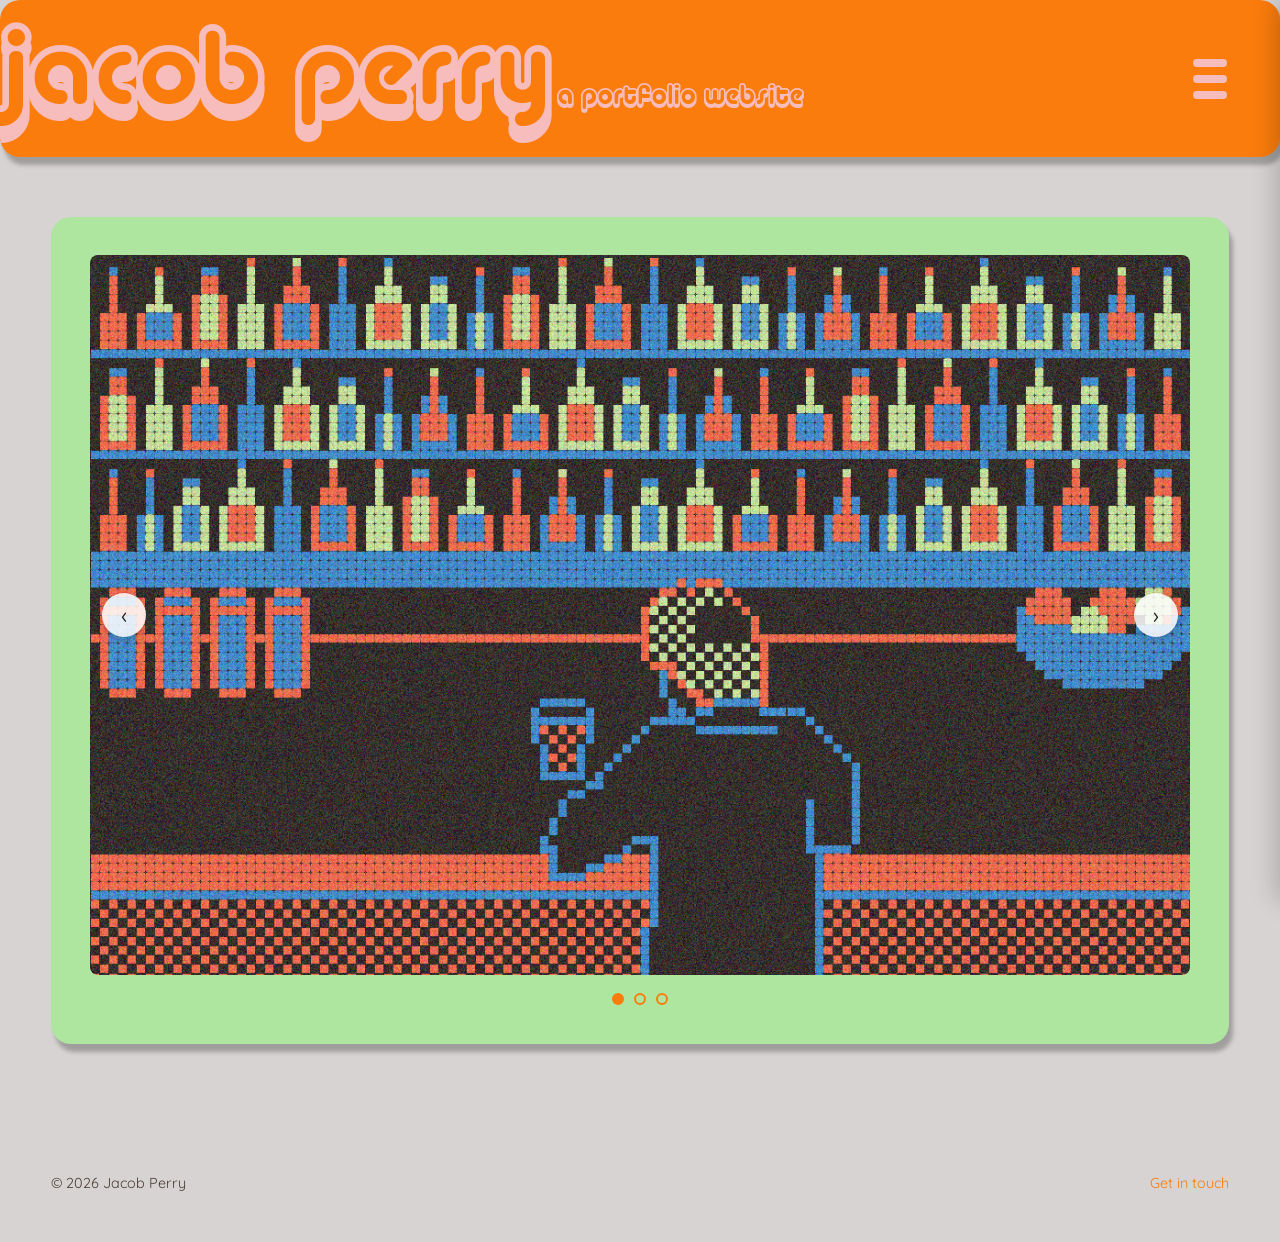
==== index.html @ 8e4869ad "lets go" ====
<!DOCTYPE html>
<html lang="en">
<head>
  <meta charset="UTF-8" />
  <meta name="viewport" content="width=device-width, initial-scale=1.0" />
  <title>Jacob Perry — Portfolio</title>
  <meta name="description" content="Jacob Perry — artist and creative technologist working across sculpture, painting, printmaking, illustration, 3D, and product design." />

  <link rel="preconnect" href="https://fonts.googleapis.com" />
  <link rel="preconnect" href="https://fonts.gstatic.com" crossorigin />
  <link href="https://fonts.googleapis.com/css2?family=Bubblegum+Sans&family=Quicksand:wght@400;500;600;700&display=swap" rel="stylesheet" />

  <link rel="stylesheet" href="css/style.css" />
</head>
<body>

  <header class="site-header">
    <a href="index.html" class="brand">
      <span class="brand-name">jacob perry</span>
      <span class="brand-tagline">a portfolio website</span>
    </a>

    <button
      class="menu-toggle"
      id="menuToggle"
      aria-expanded="false"
      aria-controls="siteNav"
      aria-label="Open menu"
    >
      <span class="bar"></span>
      <span class="bar"></span>
      <span class="bar"></span>
    </button>
  </header>

  <div class="nav-overlay" id="navOverlay"></div>

  <nav class="site-nav" id="siteNav" aria-label="Primary">
    <ul>
      <li><a href="images.html">images</a></li>
      <li><a href="videos.html">videos</a></li>
      <!-- <li><a href="projects.html">projects</a></li> -->
      <li><a href="about.html">about</a></li>
      <li><a href="contact.html">contact</a></li>
    </ul>
  </nav>

  <main>
    <section class="hero" aria-label="Featured work">
      <div class="hero-card">
        <div
          class="slider"
          id="slider"
          role="region"
          aria-roledescription="carousel"
          aria-label="Featured work slideshow"
        >
          <div class="slider-track" id="sliderTrack">
            <!-- NOTE: src points at your local export. The onerror fallback is a TEMPORARY
                 Figma-hosted link that expires ~7 days after this file was generated —
                 export the real PNGs (see README.md) and this fallback becomes unnecessary. -->
            <div class="slide" role="group" aria-roledescription="slide" aria-label="1 of 3">
              <img
                src="assets/images/pixel-bar.jpg"
                onerror="this.onerror=null;this.src='https://www.figma.com/api/mcp/asset/fe284700-19ff-448e-92d4-7a91b29bd3b3.png';"
                alt="Pixel-art illustration of a bartender working behind a bar"
              />
            </div>
            <div class="slide" role="group" aria-roledescription="slide" aria-label="2 of 3">
              <img
                src="assets/images/many-bottles.png"
                onerror="this.onerror=null;this.src='https://www.figma.com/api/mcp/asset/5de28571-a2ab-4a8d-82ae-e7000195d7c6.png';"
                alt="Pixel-art illustration of shelves lined with bottles"
              />
            </div>
            <div class="slide" role="group" aria-roledescription="slide" aria-label="3 of 3">
              <img
                src="assets/images/coffee-shop.png"
                onerror="this.onerror=null;this.src='https://www.figma.com/api/mcp/asset/834d5f45-4891-41c6-8ad0-097efce0fb68.png';"
                alt="Pixel-art illustration of a coffee shop interior"
              />
            </div>
          </div>

          <div class="slider-controls">
            <button class="slider-arrow" id="prevSlide" aria-label="Previous slide">&#8249;</button>
            <button class="slider-arrow" id="nextSlide" aria-label="Next slide">&#8250;</button>
          </div>
        </div>

        <div class="slider-dots" id="sliderDots"></div>
      </div>
    </section>
  </main>

  <footer class="site-footer">
    <span>&copy; <span id="year"></span> Jacob Perry</span>
    <a href="contact.html">Get in touch</a>
  </footer>

  <script src="js/main.js"></script>
</body>
</html>
---- css/style.css ----
/* ==========================================================================
   Jacob Perry — Portfolio
   Design tokens pulled from Figma file "Website" (deUmbi5IOpAdw48rKsoSRe)
   ========================================================================== */

@font-face {
  font-family: "Alba Super";
  src: url("../assets/fonts/ALBAS___.TTF") format("truetype");
  font-weight: normal;
  font-style: normal;
  font-display: swap;
}

:root {
  /* Color — from Figma */
  --color-orange: #fa7c0c;
  --color-pink: #f7bcbc;
  --color-green: #aee69f;
  --color-white: #D6D3D2;
  --color-ink: #201a14;
  --color-ink-soft: #4a3f36;

  /* Shadow — matches Figma's drop shadows */
  --shadow-header: 4px 8px 4px rgba(0, 0, 0, 0.25);
  --shadow-card: 4px 8px 4px rgba(0, 0, 0, 0.25);
  --shadow-slide: 8px 8px 4px rgba(0, 0, 0, 0.25);

  /* Radius */
  --radius-card: 20px;
  --radius-control: 12px;

  /* Type
     Figma specifies "Alba Super" — now bundled from assets/fonts/ALBAS___.TTF. */
  --font-display: "Alba Super", "Bubblegum Sans", cursive;
  --font-body: "Quicksand", sans-serif;

  /* Layout */
  --header-height: 157px;
  --content-max: 1440px;
  --content-pad: clamp(20px, 4vw, 180px);
}

* {
  box-sizing: border-box;
}

html {
  scroll-behavior: smooth;
}

@media (prefers-reduced-motion: reduce) {
  html {
    scroll-behavior: auto;
  }
  *,
  *::before,
  *::after {
    animation-duration: 0.001ms !important;
    animation-iteration-count: 1 !important;
    transition-duration: 0.001ms !important;
  }
}

body {
  margin: 0;
  font-family: var(--font-body);
  color: var(--color-ink);
  background: var(--color-white);
  -webkit-font-smoothing: antialiased;
}

a {
  color: inherit;
}

button {
  font-family: inherit;
}

img {
  max-width: 100%;
  display: block;
}

/* Visible focus ring everywhere — quality floor, not optional */
:focus-visible {
  outline: 3px solid var(--color-orange);
  outline-offset: 3px;
}

.visually-hidden {
  position: absolute;
  width: 1px;
  height: 1px;
  padding: 0;
  margin: -1px;
  overflow: hidden;
  clip: rect(0, 0, 0, 0);
  white-space: nowrap;
  border: 0;
}

/* ==========================================================================
   Header
   ========================================================================== */

.site-header {
  position: relative;
  background: var(--color-orange);
  border-radius: var(--radius-card);
  box-shadow: var(--shadow-header);
  max-width: calc(var(--content-max) - 2 * var(--content-pad));
  margin: 0 auto;
  padding: 0 clamp(16px, 3vw, 40px);
  display: flex;
  align-items: center;
  justify-content: space-between;
  min-height: var(--header-height);
  overflow: hidden;
  z-index: 100;
}

.brand {
  display: flex;
  flex-direction: row;
  align-items: baseline;
  gap: 0.5em;
  text-decoration: none;
  line-height: 0.85;
}

.brand-name {
  font-family: var(--font-display);
  font-size: clamp(2.6rem, 8vw, 6.6rem);
  color: var(--color-pink);
  margin: 0 0 0 -35px;
  letter-spacing: 0.01em;
}

.brand-tagline {
  font-family: var(--font-display);
  font-size: clamp(1rem, 2vw, 1.6rem);
  color: var(--color-pink);
  margin: 0;
}

/* Hamburger button */
.menu-toggle {
  position: relative;
  width: 64px;
  height: 56px;
  background: transparent;
  border: none;
  border-radius: var(--radius-control);
  cursor: pointer;
  display: flex;
  flex-direction: column;
  align-items: center;
  justify-content: center;
  gap: 8px;
  flex-shrink: 0;
  transition: background-color 0.2s ease;
}

.menu-toggle:hover,
.menu-toggle:focus-visible {
  background: rgba(255, 255, 255, 0.15);
}

.menu-toggle .bar {
  width: 34px;
  height: 8px;
  background: var(--color-pink);
  border-radius: 30px;
  transition: transform 0.28s ease, opacity 0.2s ease;
}

.menu-toggle[aria-expanded="true"] .bar:nth-child(1) {
  transform: translateY(16px) rotate(45deg);
}
.menu-toggle[aria-expanded="true"] .bar:nth-child(2) {
  opacity: 0;
}
.menu-toggle[aria-expanded="true"] .bar:nth-child(3) {
  transform: translateY(-16px) rotate(-45deg);
}

/* ==========================================================================
   Nav drawer
   ========================================================================== */

.nav-overlay {
  position: fixed;
  inset: 0;
  background: rgba(32, 26, 20, 0.35);
  opacity: 0;
  pointer-events: none;
  transition: opacity 0.25s ease;
  z-index: 105;
}

.nav-overlay.is-open {
  opacity: 1;
  pointer-events: auto;
}

.site-nav {
  position: fixed;
  top: 0;
  right: 0;
  height: 100%;
  width: min(360px, 86vw);
  background: var(--color-white);
  box-shadow: -4px 0 24px rgba(0, 0, 0, 0.2);
  transform: translateX(100%);
  transition: transform 0.32s ease;
  z-index: 110;
  padding: calc(var(--header-height) - 40px) 40px 40px;
}

.site-nav.is-open {
  transform: translateX(0);
}

.site-nav ul {
  list-style: none;
  margin: 0;
  padding: 0;
  display: flex;
  flex-direction: column;
  gap: 8px;
}

.site-nav a {
  display: block;
  font-family: var(--font-display);
  font-size: 2rem;
  color: var(--color-orange);
  text-decoration: none;
  /* padding: 10px 0;
  border-bottom: 3px solid transparent;
  transition: border-color 0.2s ease, color 0.2s ease; */
}

.site-nav a:hover,
.site-nav a:focus-visible,
.site-nav a[aria-current="page"] {
  border-color: var(--color-orange);
  color: var(--color-green);
}

/* ==========================================================================
   Hero / content card
   ========================================================================== */

.hero {
  padding: 60px var(--content-pad) 100px;
  max-width: var(--content-max);
  margin: 0 auto;
}

.hero-card {
  position: relative;
  background: var(--color-green);
  border-radius: var(--radius-card);
  box-shadow: var(--shadow-card);
  padding: clamp(16px, 3vw, 40px);
  overflow: hidden;
}

/* Slider */
.slider {
  position: relative;
  width: 100%;
  aspect-ratio: 4 / 3;
  max-height: 720px;
  border-radius: 8px;
  overflow: hidden;
}

.slider-track {
  display: flex;
  height: 100%;
  transition: transform 0.5s ease;
}

.slide {
  flex: 0 0 100%;
  height: 100%;
  display: flex;
  align-items: center;
  justify-content: center;
}

.slide img {
  width: 100%;
  height: 100%;
  object-fit: cover;
  box-shadow: var(--shadow-slide);
  border-radius: 4px;
}

.slider-controls {
  position: absolute;
  inset: 0;
  display: flex;
  align-items: center;
  justify-content: space-between;
  padding: 0 12px;
  pointer-events: none;
}

.slider-arrow {
  pointer-events: auto;
  width: 44px;
  height: 44px;
  border-radius: 50%;
  border: none;
  background: rgba(255, 255, 255, 0.85);
  color: var(--color-ink);
  font-size: 1.4rem;
  cursor: pointer;
  display: flex;
  align-items: center;
  justify-content: center;
  box-shadow: 0 2px 8px rgba(0, 0, 0, 0.2);
  transition: transform 0.15s ease, background-color 0.15s ease;
}

.slider-arrow:hover,
.slider-arrow:focus-visible {
  background: var(--color-white);
  transform: scale(1.08);
}

.slider-dots {
  display: flex;
  justify-content: center;
  gap: 10px;
  margin-top: 18px;
}

.slider-dots button {
  width: 12px;
  height: 12px;
  border-radius: 50%;
  border: 2px solid var(--color-orange);
  background: transparent;
  cursor: pointer;
  padding: 0;
  transition: background-color 0.2s ease;
}

.slider-dots button[aria-current="true"] {
  background: var(--color-orange);
}

/* ==========================================================================
   Gallery (Images page)
   ========================================================================== */

.gallery {
  max-width: var(--content-max);
  margin: 0 auto;
  padding: 20px var(--content-pad) 120px;
  display: grid;
  grid-template-columns: 1fr;
  gap: 40px;
}

.gallery-card {
  background: var(--color-green);
  border-radius: var(--radius-card);
  box-shadow: var(--shadow-card);
  padding: clamp(16px, 3vw, 32px);
  display: flex;
  flex-direction: column;
  gap: 18px;
}

.gallery-card-title {
  font-family: var(--font-display);
  color: var(--color-orange);
  font-size: clamp(1.4rem, 3vw, 2rem);
  margin: 0;
}

.gallery-card-image {
  border-radius: 8px;
  overflow: hidden;
}

.gallery-card-image img {
  width: 100%;
  height: auto;
  max-height: 720px;
  aspect-ratio: 4 / 3;
  object-fit: cover;
  box-shadow: var(--shadow-slide);
  border-radius: 4px;
  display: block;
}

.gallery-card-image video {
  width: 100%;
  height: auto;
  max-height: 720px;
  box-shadow: var(--shadow-slide);
  border-radius: 4px;
  display: block;
}

.video-embed {
  position: relative;
  width: 100%;
  aspect-ratio: 16 / 9;
  box-shadow: var(--shadow-slide);
  border-radius: 4px;
}

.video-embed.vertical {
  aspect-ratio: 9 / 16;
  max-width: 405px;
  margin: 0 auto;
}

.video-embed iframe {
  position: absolute;
  inset: 0;
  width: 100%;
  height: 100%;
  border: 0;
  border-radius: 4px;
  display: block;
}

.gallery-card-meta {
  margin: 0;
  display: flex;
  flex-direction: column;
  gap: 8px;
}

.gallery-card-meta > div {
  display: flex;
  gap: 8px;
  font-size: 0.95rem;
}

.gallery-card-meta dt {
  font-family: "Helvetica Neue", Helvetica, Arial, sans-serif;
  font-weight: 600;
  color: var(--color-orange);
  min-width: 90px;
  flex-shrink: 0;
}

.gallery-card-meta dd {
  font-family: "Helvetica Neue", Helvetica, Arial, sans-serif;
  margin: 0;
  color: var(--color-orange);
}

.gallery-card-desc {
  flex-direction: column !important;
}

.gallery-card-desc dt {
  margin-bottom: 2px;
}

/* ==========================================================================
   Resume (About page)
   ========================================================================== */

.resume {
  max-width: var(--content-max);
  margin: 0 auto;
  padding: 20px var(--content-pad) 120px;
  display: flex;
  flex-direction: column;
  gap: 56px;
}

.resume-block h2 {
  font-family: var(--font-display);
  color: var(--color-orange);
  font-size: clamp(1.4rem, 3vw, 1.9rem);
  margin: 0 0 20px;
}

.tag-list {
  list-style: none;
  margin: 0;
  padding: 0;
  display: flex;
  flex-wrap: wrap;
  gap: 10px;
}

.tag-list li {
  background: var(--color-green);
  color: var(--color-orange);
  border-radius: 999px;
  padding: 8px 18px;
  font-size: 0.9rem;
  font-weight: 600;
}

.resume-block > .resume-card + .resume-card {
  margin-top: 24px;
}

.resume-card {
  background: var(--color-green);
  border-radius: var(--radius-card);
  box-shadow: var(--shadow-card);
  padding: clamp(16px, 3vw, 32px);
}

.resume-card-header {
  display: flex;
  flex-wrap: wrap;
  align-items: baseline;
  justify-content: space-between;
  gap: 6px 20px;
  margin-bottom: 14px;
}

.resume-card-header h3 {
  font-family: var(--font-display);
  color: var(--color-orange);
  font-size: 1.3rem;
  margin: 0;
}

.resume-card-meta {
  font-size: 0.9rem;
  color: var(--color-ink-soft);
  white-space: nowrap;
}

.resume-card ul {
  margin: 0;
  padding-left: 1.2em;
  display: flex;
  flex-direction: column;
  gap: 8px;
}

.resume-card li {
  font-size: 1rem;
  line-height: 1.55;
  color: var(--color-ink-soft);
}

.skills-list {
  margin: 0;
  display: flex;
  flex-direction: column;
  gap: 14px;
}

.skills-list dt {
  font-weight: 700;
  color: var(--color-orange);
  margin-bottom: 4px;
}

.skills-list dd {
  margin: 0;
  color: var(--color-ink-soft);
  line-height: 1.5;
}

/* ==========================================================================
   Stub page content (Work / Studio / About / Contact)
   ========================================================================== */

.page-intro {
  max-width: var(--content-max);
  margin: 0 auto;
  padding: 70px var(--content-pad) 120px;
}

.page-intro h1 {
  font-family: var(--font-display);
  color: var(--color-orange);
  font-size: clamp(2.2rem, 5vw, 3.6rem);
  margin: 0 0 0.3em;
}

.page-intro p {
  font-size: 1.15rem;
  line-height: 1.6;
  color: var(--color-ink-soft);
  max-width: 640px;
}

.placeholder-note {
  margin-top: 40px;
  padding: 20px 24px;
  border-radius: var(--radius-control);
  background: rgba(174, 230, 159, 0.35);
  border: 2px dashed var(--color-green);
  font-size: 0.95rem;
  color: var(--color-ink-soft);
  max-width: 640px;
}

/* ==========================================================================
   Footer
   ========================================================================== */

.site-footer {
  padding: 30px var(--content-pad) 50px;
  max-width: var(--content-max);
  margin: 0 auto;
  font-size: 0.9rem;
  color: var(--color-ink-soft);
  display: flex;
  justify-content: space-between;
  flex-wrap: wrap;
  gap: 10px;
}

.site-footer a {
  color: var(--color-orange);
  text-decoration: none;
}

.site-footer a:hover,
.site-footer a:focus-visible {
  text-decoration: underline;
}

/* ==========================================================================
   Responsive
   ========================================================================== */

@media (max-width: 900px) {
  .site-header {
    min-height: 120px;
    flex-wrap: wrap;
    padding: 20px clamp(16px, 3vw, 40px);
  }
  .brand-tagline {
    margin-left: 0;
  }
  .hero {
    padding-top: 40px;
  }
}

@media (max-width: 560px) {
  .slider-arrow {
    width: 36px;
    height: 36px;
    font-size: 1.1rem;
  }
}
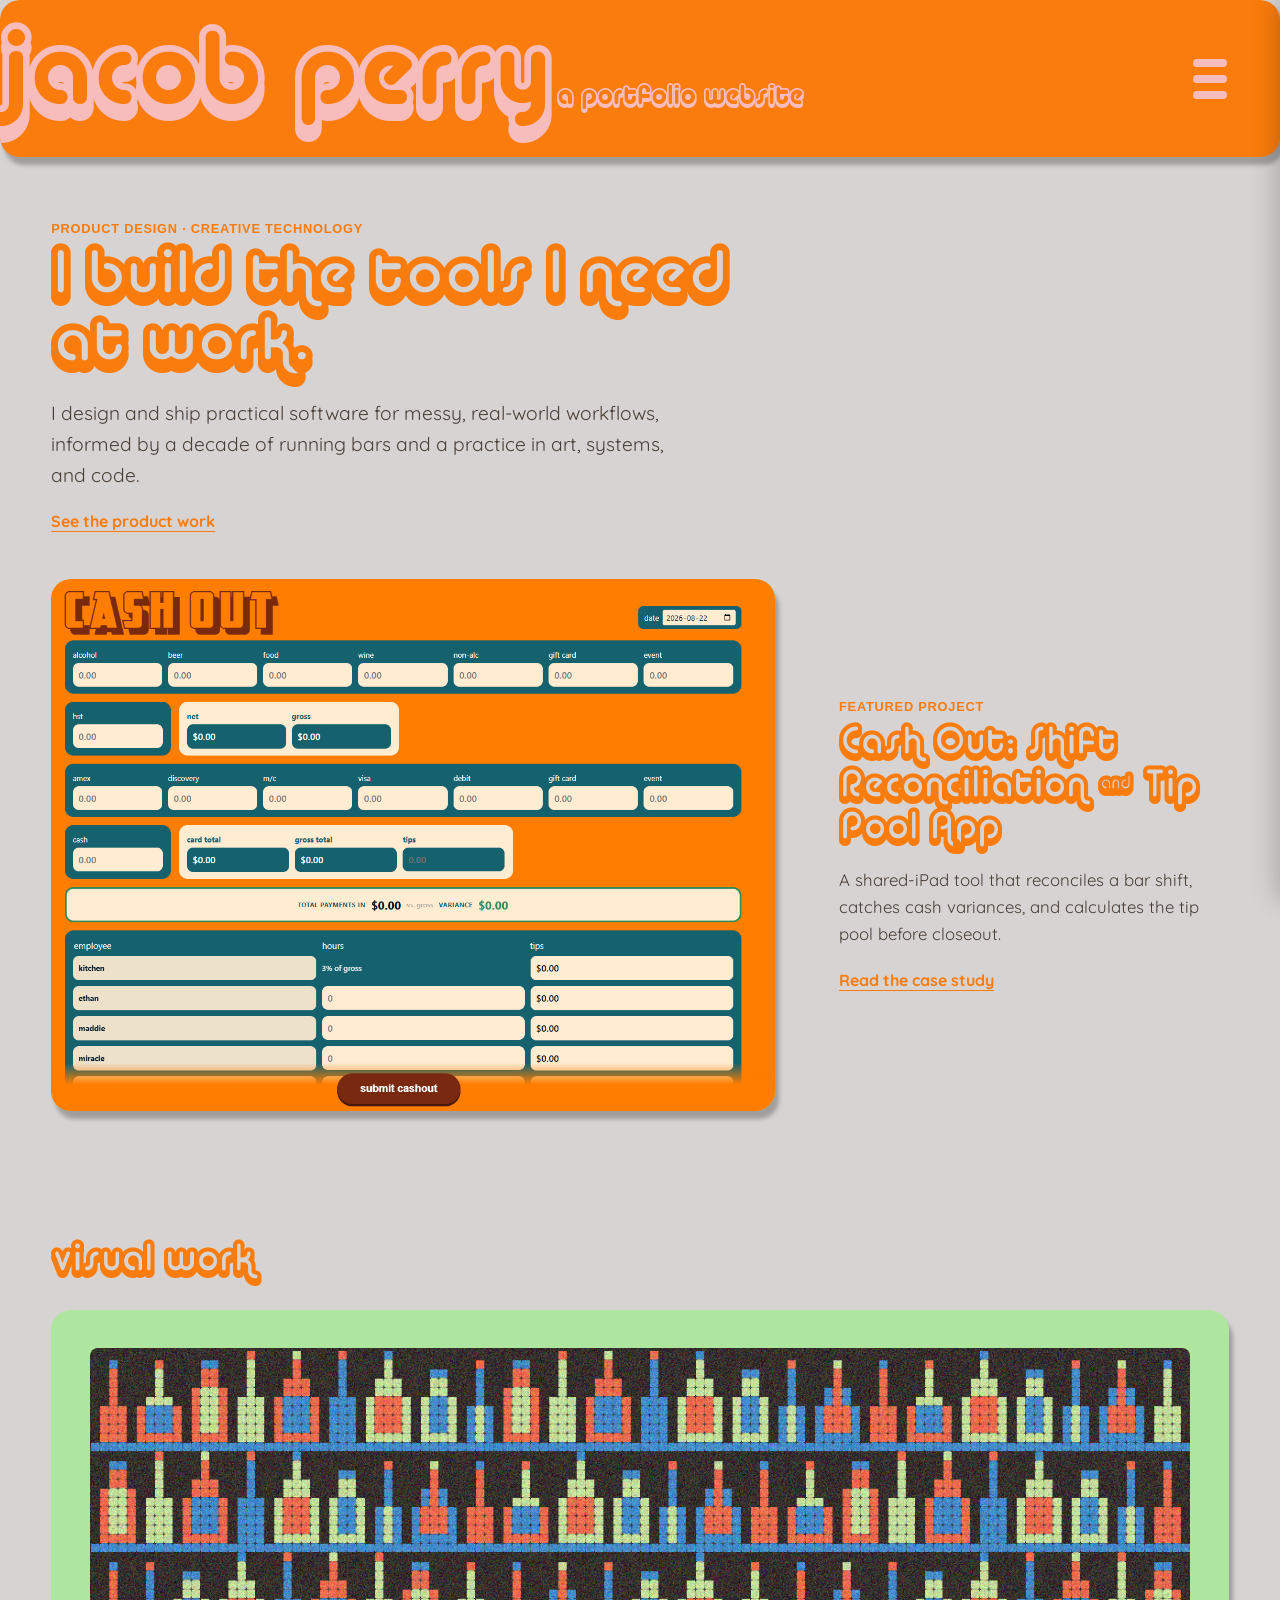
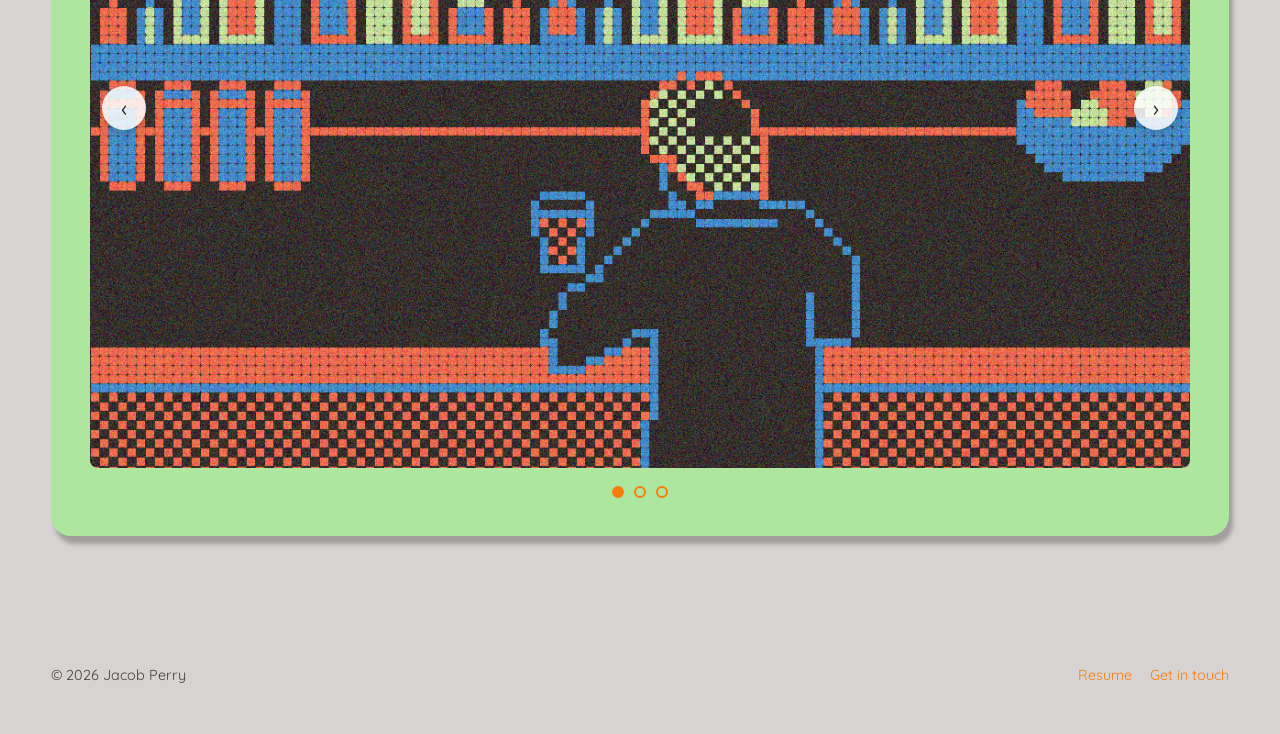
==== commit 2b3509b9: "updated to feature projects on homepage" ====
--- a/index.html
+++ b/index.html
@@ -4,7 +4,7 @@
   <meta charset="UTF-8" />
   <meta name="viewport" content="width=device-width, initial-scale=1.0" />
   <title>Jacob Perry — Portfolio</title>
-  <meta name="description" content="Jacob Perry — artist and creative technologist working across sculpture, painting, printmaking, illustration, 3D, and product design." />
+  <meta name="description" content="Jacob Perry — product designer and creative technologist building practical tools from real-world problems." />
 
   <link rel="preconnect" href="https://fonts.googleapis.com" />
   <link rel="preconnect" href="https://fonts.gstatic.com" crossorigin />
@@ -37,16 +37,46 @@
 
   <nav class="site-nav" id="siteNav" aria-label="Primary">
     <ul>
+      <li><a href="projects.html">projects</a></li>
       <li><a href="images.html">images</a></li>
       <li><a href="videos.html">videos</a></li>
-      <!-- <li><a href="projects.html">projects</a></li> -->
       <li><a href="about.html">about</a></li>
       <li><a href="contact.html">contact</a></li>
     </ul>
   </nav>
 
   <main>
+    <section class="home-intro">
+      <p class="home-intro-kicker">product design · creative technology</p>
+      <h1>I build the tools I need at work.</h1>
+      <p>
+        I design and ship practical software for messy, real-world workflows,
+        informed by a decade of running bars and a practice in art, systems,
+        and code.
+      </p>
+      <a class="home-intro-link" href="projects.html">See the product work</a>
+    </section>
+
+    <section class="featured-project" aria-label="Featured project">
+      <div class="featured-project-image">
+        <img
+          src="assets/images/cashout-app/Screenshot 2026-08-22 191632.png"
+          alt="Cash Out form showing a dated shift with sales, payment, and employee fields"
+        />
+      </div>
+      <div class="featured-project-copy">
+        <p class="featured-project-label">Featured project</p>
+        <h2>Cash Out: Shift Reconciliation &amp; Tip Pool App</h2>
+        <p>
+          A shared-iPad tool that reconciles a bar shift, catches cash
+          variances, and calculates the tip pool before closeout.
+        </p>
+        <a href="projects.html">Read the case study</a>
+      </div>
+    </section>
+
     <section class="hero" aria-label="Featured work">
+      <h2 class="hero-title">Visual work</h2>
       <div class="hero-card">
         <div
           class="slider"
@@ -95,7 +125,10 @@
 
   <footer class="site-footer">
     <span>&copy; <span id="year"></span> Jacob Perry</span>
-    <a href="contact.html">Get in touch</a>
+    <span class="site-footer-links">
+      <a href="about.html#resume">Resume</a>
+      <a href="contact.html">Get in touch</a>
+    </span>
   </footer>
 
   <script src="js/main.js"></script>
--- a/css/style.css
+++ b/css/style.css
@@ -46,6 +46,7 @@
 
 html {
   scroll-behavior: smooth;
+  overflow-x: hidden;
 }
 
 @media (prefers-reduced-motion: reduce) {
@@ -131,6 +132,7 @@
 
 .brand-name {
   font-family: var(--font-display);
+  text-transform: lowercase;
   font-size: clamp(2.6rem, 8vw, 6.6rem);
   color: var(--color-pink);
   margin: 0 0 0 -35px;
@@ -139,6 +141,7 @@
 
 .brand-tagline {
   font-family: var(--font-display);
+  text-transform: lowercase;
   font-size: clamp(1rem, 2vw, 1.6rem);
   color: var(--color-pink);
   margin: 0;
@@ -159,6 +162,7 @@
   justify-content: center;
   gap: 8px;
   flex-shrink: 0;
+  margin-left: auto;
   transition: background-color 0.2s ease;
 }
 
@@ -234,6 +238,7 @@
 .site-nav a {
   display: block;
   font-family: var(--font-display);
+  text-transform: lowercase;
   font-size: 2rem;
   color: var(--color-orange);
   text-decoration: none;
@@ -253,10 +258,97 @@
    Hero / content card
    ========================================================================== */
 
+.home-intro {
+  max-width: var(--content-max);
+  margin: 0 auto;
+  padding: 64px var(--content-pad) 24px;
+}
+
+.home-intro-kicker,
+.featured-project-label {
+  margin: 0 0 10px;
+  color: var(--color-orange);
+  font-family: "Helvetica Neue", Helvetica, Arial, sans-serif;
+  font-size: 0.8rem;
+  font-weight: 700;
+  letter-spacing: 0.06em;
+  text-transform: uppercase;
+}
+
+.home-intro h1 {
+  max-width: 760px;
+  margin: 0;
+  color: var(--color-orange);
+  font-family: var(--font-display);
+  font-size: clamp(2rem, 5vw, 4.2rem);
+  line-height: 1.05;
+}
+
+.home-intro > p:not(.home-intro-kicker) {
+  max-width: 650px;
+  margin: 18px 0 20px;
+  color: var(--color-ink-soft);
+  font-size: clamp(1rem, 1.6vw, 1.2rem);
+  line-height: 1.6;
+}
+
+.home-intro-link,
+.featured-project-copy a {
+  color: var(--color-orange);
+  font-weight: 700;
+  text-underline-offset: 4px;
+}
+
+.featured-project {
+  max-width: var(--content-max);
+  margin: 0 auto;
+  padding: 24px var(--content-pad) 60px;
+  display: grid;
+  grid-template-columns: minmax(0, 1.3fr) minmax(260px, 0.7fr);
+  gap: clamp(24px, 5vw, 72px);
+  align-items: center;
+}
+
+.featured-project-image {
+  overflow: hidden;
+  border-radius: var(--radius-card);
+  box-shadow: var(--shadow-card);
+  background: var(--color-green);
+}
+
+.featured-project-image img {
+  display: block;
+  width: 100%;
+  height: auto;
+}
+
+.featured-project-copy h2 {
+  margin: 0;
+  color: var(--color-orange);
+  font-family: var(--font-display);
+  font-size: clamp(1.6rem, 3vw, 2.5rem);
+  line-height: 1.1;
+}
+
+.featured-project-copy > p:not(.featured-project-label) {
+  margin: 16px 0 22px;
+  color: var(--color-ink-soft);
+  font-size: 1.05rem;
+  line-height: 1.6;
+}
+
 .hero {
   padding: 60px var(--content-pad) 100px;
   max-width: var(--content-max);
   margin: 0 auto;
+}
+
+.hero-title {
+  margin: 0 0 18px;
+  color: var(--color-orange);
+  font-family: var(--font-display);
+  font-size: clamp(1.6rem, 3.2vw, 2.4rem);
+  text-transform: lowercase;
 }
 
 .hero-card {
@@ -380,6 +472,7 @@
 
 .gallery-card-title {
   font-family: var(--font-display);
+  text-transform: lowercase;
   color: var(--color-orange);
   font-size: clamp(1.4rem, 3vw, 2rem);
   margin: 0;
@@ -470,6 +563,183 @@
 }
 
 /* ==========================================================================
+   Projects
+   ========================================================================== */
+
+.projects {
+  max-width: var(--content-max);
+  margin: 0 auto;
+  padding: 20px var(--content-pad) 120px;
+  display: flex;
+  flex-direction: column;
+  gap: 40px;
+}
+
+.project-card {
+  background: var(--color-green);
+  border-radius: var(--radius-card);
+  box-shadow: var(--shadow-card);
+  padding: clamp(16px, 3vw, 32px);
+  display: flex;
+  flex-direction: column;
+  gap: 20px;
+}
+
+.project-card-title {
+  font-family: var(--font-display);
+  text-transform: lowercase;
+  color: var(--color-orange);
+  font-size: clamp(1.6rem, 3.4vw, 2.4rem);
+  margin: 0;
+}
+
+.project-card-subtitle {
+  margin: -12px 0 0;
+  font-size: 1.05rem;
+  font-style: italic;
+  color: var(--color-ink-soft);
+}
+
+.project-card-meta {
+  margin: 0;
+  display: flex;
+  flex-wrap: wrap;
+  gap: 8px 28px;
+}
+
+.project-card-meta > div {
+  display: flex;
+  gap: 8px;
+  font-size: 0.95rem;
+}
+
+.project-card-meta dt {
+  font-family: "Helvetica Neue", Helvetica, Arial, sans-serif;
+  font-weight: 600;
+  color: var(--color-orange);
+}
+
+.project-card-meta dd {
+  font-family: "Helvetica Neue", Helvetica, Arial, sans-serif;
+  margin: 0;
+  color: var(--color-orange);
+}
+
+.project-card-summary {
+  background: rgba(255, 255, 255, 0.45);
+  border: 2px dashed var(--color-orange);
+  border-radius: var(--radius-control);
+  padding: clamp(14px, 2.5vw, 24px);
+  display: flex;
+  flex-direction: column;
+  gap: 12px;
+}
+
+.project-card-summary-label {
+  margin: 0;
+  font-family: "Helvetica Neue", Helvetica, Arial, sans-serif;
+  font-weight: 700;
+  font-size: 0.8rem;
+  letter-spacing: 0.06em;
+  text-transform: uppercase;
+  color: var(--color-orange);
+}
+
+.project-card-summary p:not(.project-card-summary-label) {
+  margin: 0;
+  font-size: 1rem;
+  line-height: 1.6;
+  color: var(--color-ink-soft);
+}
+
+.project-section {
+  display: flex;
+  flex-direction: column;
+  gap: 12px;
+}
+
+.project-section-title {
+  font-family: var(--font-display);
+  text-transform: lowercase;
+  color: var(--color-orange);
+  font-size: clamp(1.2rem, 2.4vw, 1.5rem);
+  margin: 0;
+}
+
+.project-section-body {
+  display: flex;
+  flex-direction: column;
+  gap: 14px;
+}
+
+.project-section-body p {
+  margin: 0;
+  font-size: 1.05rem;
+  line-height: 1.6;
+  color: var(--color-ink-soft);
+}
+
+.project-section-closing p {
+  font-style: italic;
+}
+
+.project-row {
+  display: flex;
+  align-items: center;
+  gap: clamp(20px, 4vw, 48px);
+}
+
+.project-row.reverse {
+  flex-direction: row-reverse;
+}
+
+.project-row-text,
+.project-row-image {
+  flex: 1 1 0;
+  min-width: 0;
+}
+
+.project-row-text {
+  display: flex;
+  flex-direction: column;
+  gap: 14px;
+}
+
+.project-row-text p {
+  margin: 0;
+  font-size: 1.05rem;
+  line-height: 1.6;
+  color: var(--color-ink-soft);
+}
+
+.project-row-image {
+  border-radius: 8px;
+  overflow: hidden;
+}
+
+.project-row-image img {
+  width: 100%;
+  height: auto;
+  display: block;
+  box-shadow: var(--shadow-slide);
+  border-radius: 4px;
+}
+
+.project-shots {
+  display: grid;
+  grid-template-columns: repeat(auto-fit, minmax(180px, 1fr));
+  gap: 16px;
+}
+
+.project-shots img {
+  width: 100%;
+  height: auto;
+  display: block;
+  border-radius: 8px;
+  box-shadow: var(--shadow-slide);
+}
+
+/* ==========================================================================
    Resume (About page)
    ========================================================================== */
 
@@ -484,6 +754,7 @@
 
 .resume-block h2 {
   font-family: var(--font-display);
+  text-transform: lowercase;
   color: var(--color-orange);
   font-size: clamp(1.4rem, 3vw, 1.9rem);
   margin: 0 0 20px;
@@ -529,6 +800,7 @@
 
 .resume-card-header h3 {
   font-family: var(--font-display);
+  text-transform: lowercase;
   color: var(--color-orange);
   font-size: 1.3rem;
   margin: 0;
@@ -580,11 +852,12 @@
 .page-intro {
   max-width: var(--content-max);
   margin: 0 auto;
-  padding: 70px var(--content-pad) 120px;
+  padding: 70px var(--content-pad) 0;
 }
 
 .page-intro h1 {
   font-family: var(--font-display);
+  text-transform: lowercase;
   color: var(--color-orange);
   font-size: clamp(2.2rem, 5vw, 3.6rem);
   margin: 0 0 0.3em;
@@ -609,6 +882,89 @@
 }
 
 /* ==========================================================================
+   Contact form
+   ========================================================================== */
+
+.contact-form-wrap {
+  max-width: var(--content-max);
+  margin: 0 auto;
+  padding: 20px var(--content-pad) 120px;
+}
+
+.form-status {
+  max-width: 640px;
+  margin: -20px 0 32px;
+  padding: 16px 20px;
+  border-radius: var(--radius-control);
+  background: rgba(174, 230, 159, 0.45);
+  border: 2px solid var(--color-green);
+  color: var(--color-ink-soft);
+  font-weight: 600;
+}
+
+.contact-form {
+  max-width: 640px;
+  background: var(--color-green);
+  border-radius: var(--radius-card);
+  box-shadow: var(--shadow-card);
+  padding: clamp(16px, 3vw, 32px);
+  display: flex;
+  flex-direction: column;
+  gap: 20px;
+}
+
+.form-field {
+  display: flex;
+  flex-direction: column;
+  gap: 8px;
+}
+
+.form-field label {
+  font-weight: 700;
+  color: var(--color-orange);
+  font-size: 0.95rem;
+}
+
+.form-field input,
+.form-field textarea {
+  font-family: var(--font-body);
+  font-size: 1rem;
+  color: var(--color-ink);
+  background: var(--color-white);
+  border: 2px solid transparent;
+  border-radius: var(--radius-control);
+  padding: 12px 14px;
+  resize: vertical;
+  transition: border-color 0.2s ease;
+}
+
+.form-field input:focus-visible,
+.form-field textarea:focus-visible {
+  outline: none;
+  border-color: var(--color-orange);
+}
+
+.form-submit {
+  align-self: flex-start;
+  font-family: var(--font-display);
+  text-transform: lowercase;
+  font-size: 1.3rem;
+  color: var(--color-white);
+  background: var(--color-orange);
+  border: none;
+  border-radius: var(--radius-control);
+  padding: 12px 32px;
+  cursor: pointer;
+  box-shadow: var(--shadow-card);
+  transition: transform 0.15s ease;
+}
+
+.form-submit:hover,
+.form-submit:focus-visible {
+  transform: scale(1.03);
+}
+
+/* ==========================================================================
    Footer
    ========================================================================== */
 
@@ -634,6 +990,12 @@
   text-decoration: underline;
 }
 
+.site-footer-links {
+  display: flex;
+  flex-wrap: wrap;
+  gap: 18px;
+}
+
 /* ==========================================================================
    Responsive
    ========================================================================== */
@@ -659,3 +1021,37 @@
     font-size: 1.1rem;
   }
 }
+
+@media (max-width: 700px) {
+  .featured-project {
+    grid-template-columns: 1fr;
+  }
+
+  .project-row,
+  .project-row.reverse {
+    flex-direction: column;
+    align-items: stretch;
+  }
+  .project-row-text,
+  .project-row-image {
+    flex: 1 1 auto;
+  }
+}
+
+@media (max-width: 480px) {
+  .brand-name {
+    font-size: clamp(1.9rem, 9vw, 2.6rem);
+    margin-left: -6px;
+  }
+  .brand-tagline {
+    font-size: 0.8rem;
+  }
+  .resume-card-meta {
+    white-space: normal;
+  }
+  .resume-card-header {
+    flex-direction: column;
+    align-items: flex-start;
+    gap: 4px;
+  }
+}
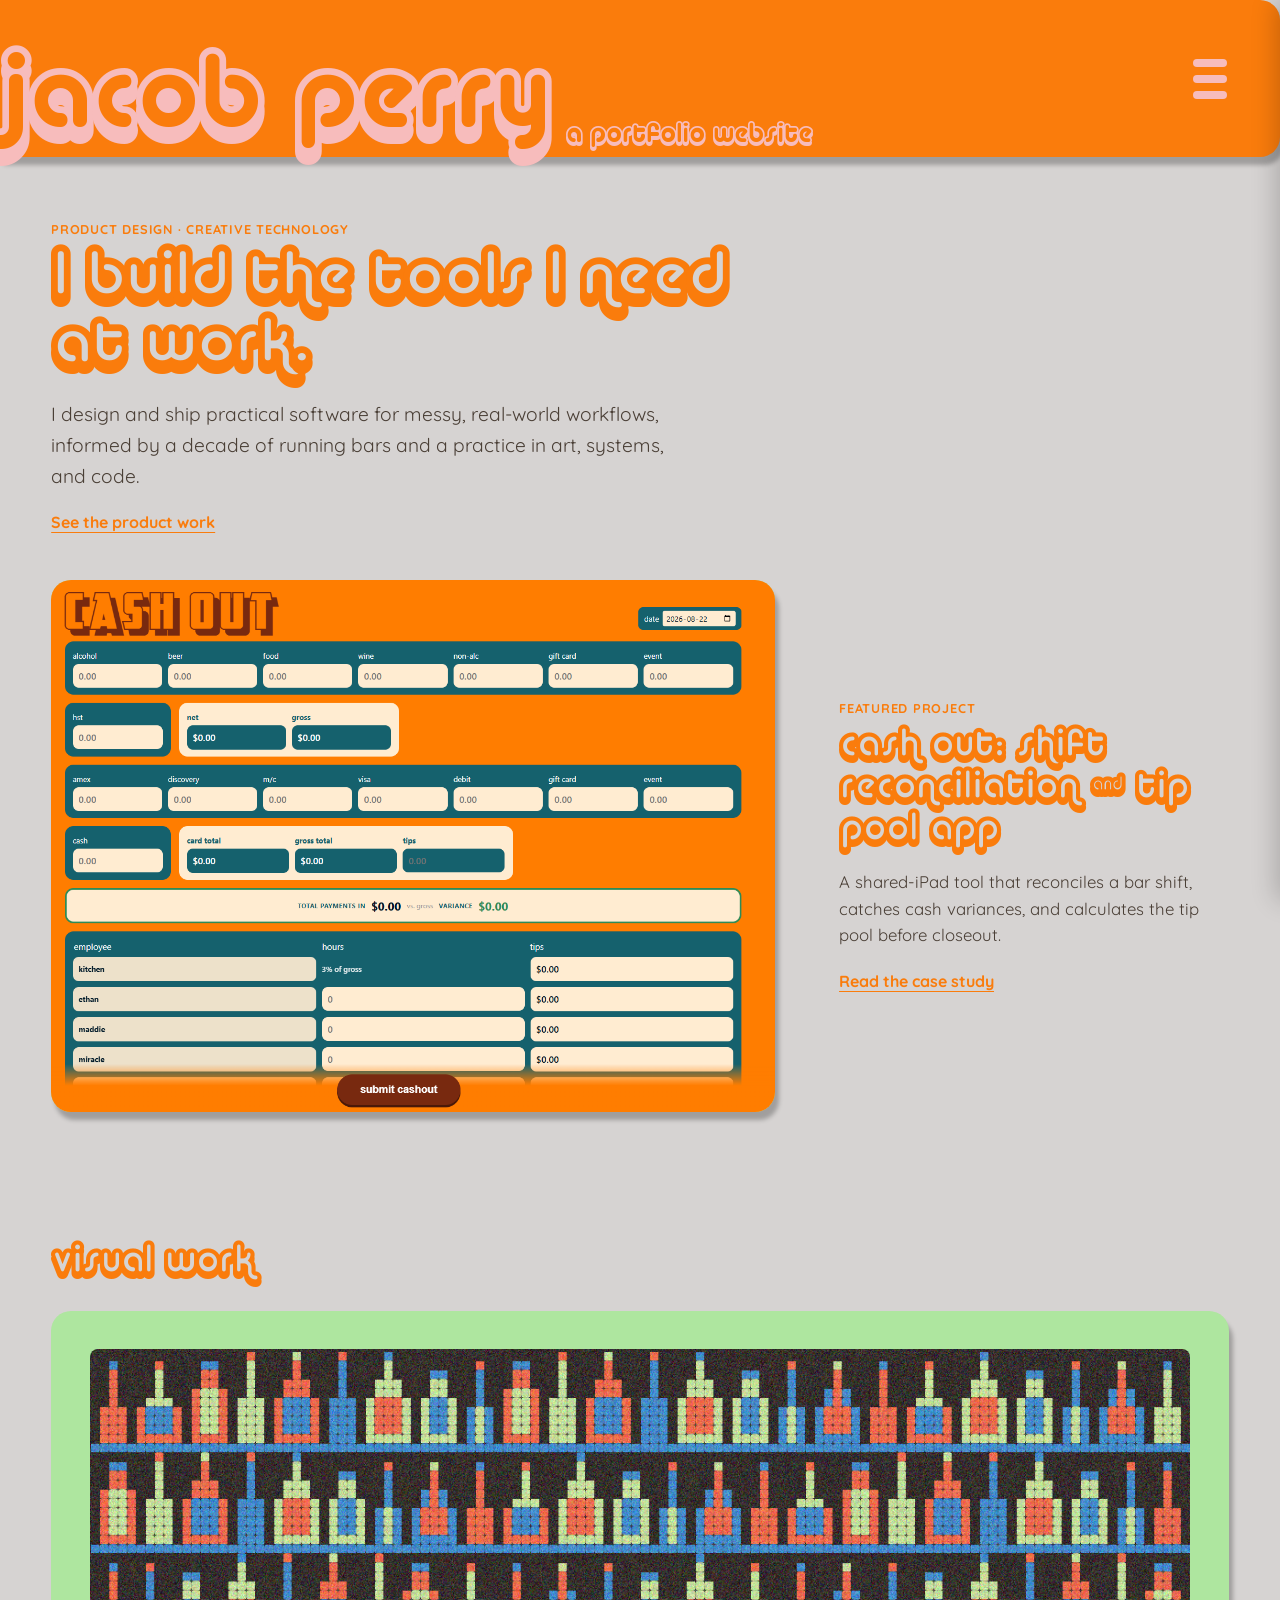
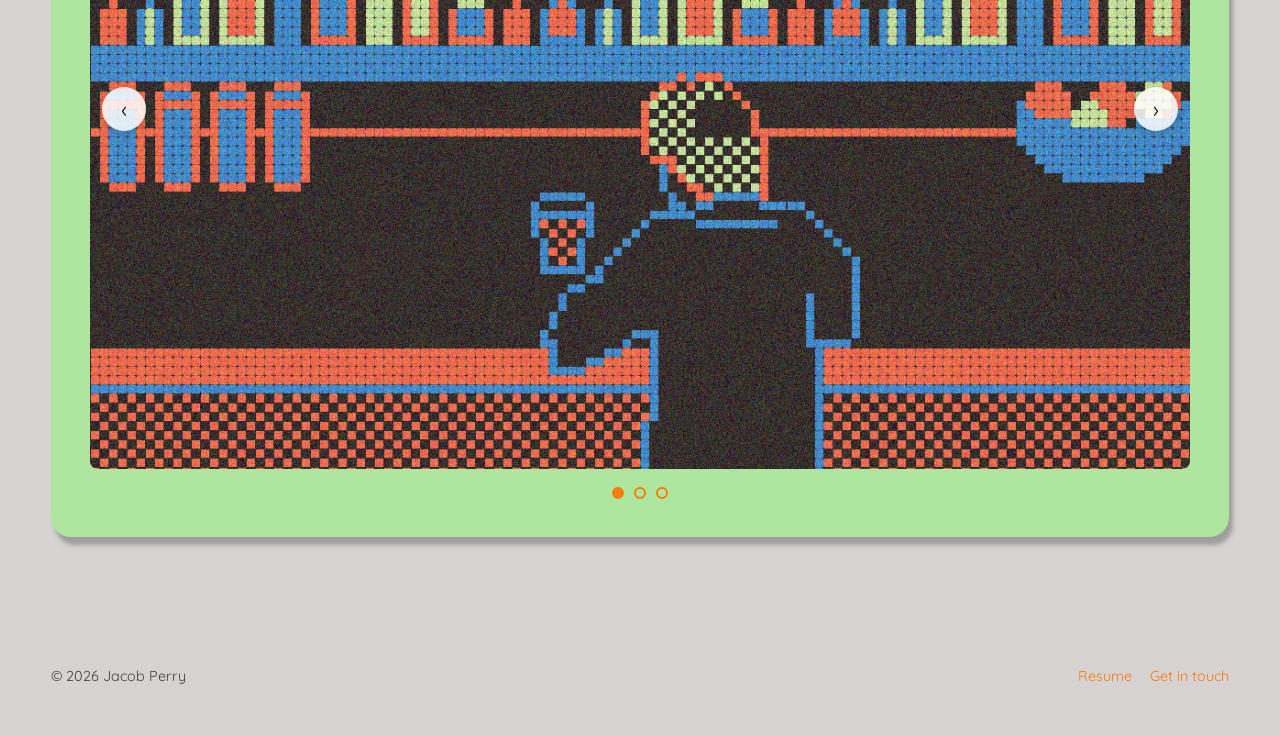
==== commit 0d041dba: "edits to home screen and header" ====
--- a/index.html
+++ b/index.html
@@ -66,7 +66,7 @@
       </div>
       <div class="featured-project-copy">
         <p class="featured-project-label">Featured project</p>
-        <h2>Cash Out: Shift Reconciliation &amp; Tip Pool App</h2>
+        <h2>cash out: shift reconciliation &amp; tip pool app</h2>
         <p>
           A shared-iPad tool that reconciles a bar shift, catches cash
           variances, and calculates the tip pool before closeout.
--- a/css/style.css
+++ b/css/style.css
@@ -108,7 +108,7 @@
 .site-header {
   position: relative;
   background: var(--color-orange);
-  border-radius: var(--radius-card);
+  border-radius: 0 var(--radius-card) var(--radius-card) 0;
   box-shadow: var(--shadow-header);
   max-width: calc(var(--content-max) - 2 * var(--content-pad));
   margin: 0 auto;
@@ -117,7 +117,7 @@
   align-items: center;
   justify-content: space-between;
   min-height: var(--header-height);
-  overflow: hidden;
+  overflow: visible;
   z-index: 100;
 }
 
@@ -125,7 +125,7 @@
   display: flex;
   flex-direction: row;
   align-items: baseline;
-  gap: 0.5em;
+  gap: 1.1em;
   text-decoration: none;
   line-height: 0.85;
 }
@@ -137,6 +137,7 @@
   color: var(--color-pink);
   margin: 0 0 0 -35px;
   letter-spacing: 0.01em;
+  transform: translateY(clamp(10px, 1.8vw, 24px));
 }
 
 .brand-tagline {
@@ -145,6 +146,7 @@
   font-size: clamp(1rem, 2vw, 1.6rem);
   color: var(--color-pink);
   margin: 0;
+  transform: translateY(clamp(24px, 3vw, 40px));
 }
 
 /* Hamburger button */
@@ -268,7 +270,7 @@
 .featured-project-label {
   margin: 0 0 10px;
   color: var(--color-orange);
-  font-family: "Helvetica Neue", Helvetica, Arial, sans-serif;
+  font-family: var(--font-body);
   font-size: 0.8rem;
   font-weight: 700;
   letter-spacing: 0.06em;
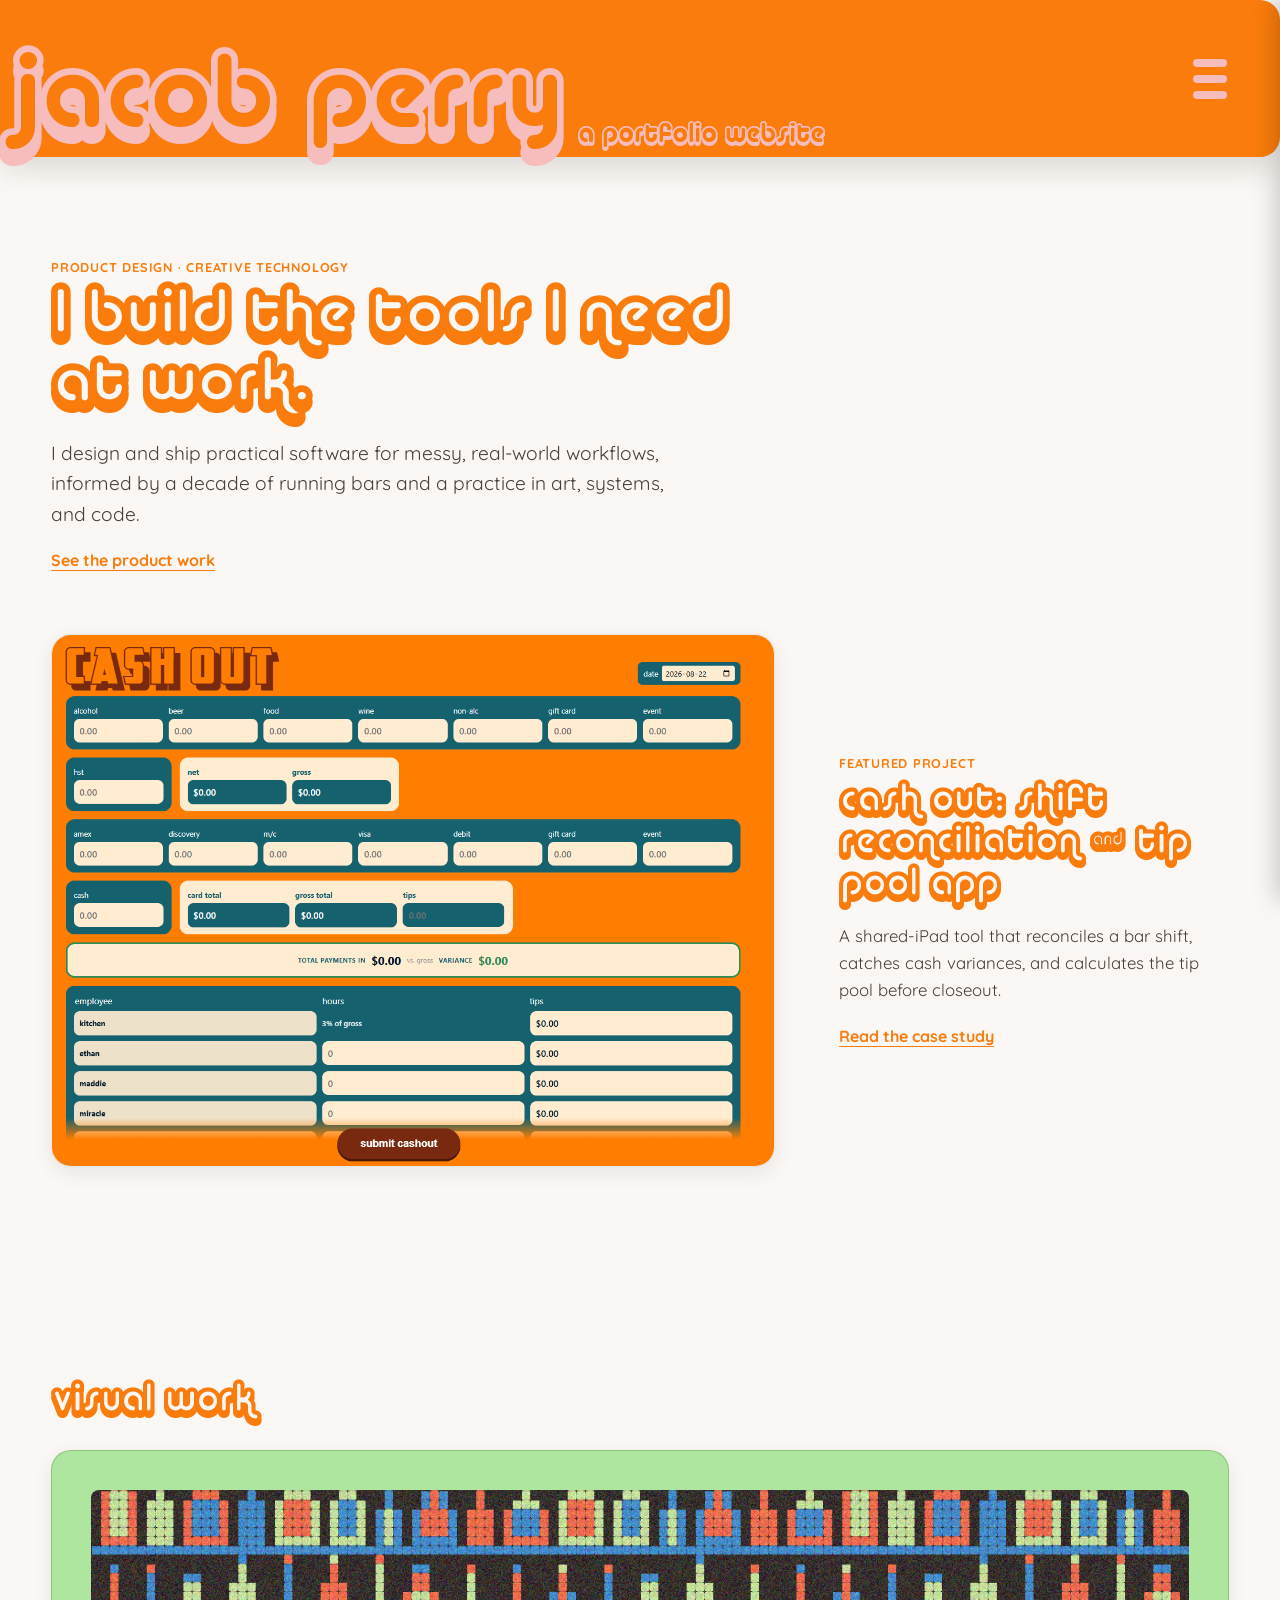
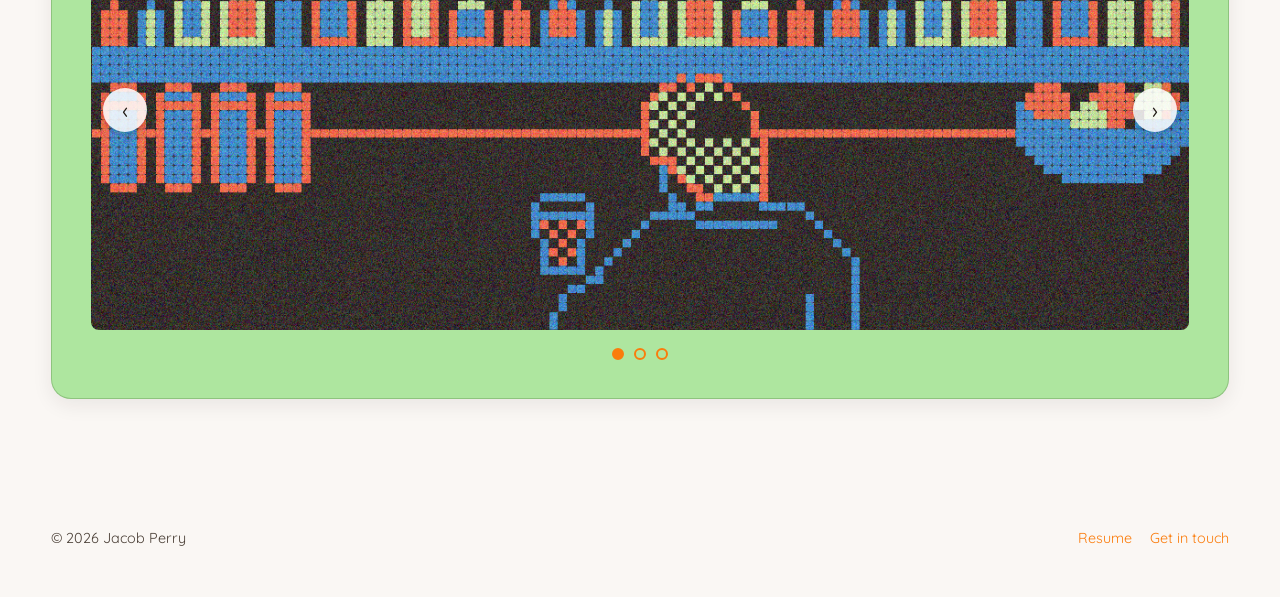
==== commit 5078357c: "slight tweaks" ====
--- a/index.html
+++ b/index.html
@@ -5,6 +5,23 @@
   <meta name="viewport" content="width=device-width, initial-scale=1.0" />
   <title>Jacob Perry — Portfolio</title>
   <meta name="description" content="Jacob Perry — product designer and creative technologist building practical tools from real-world problems." />
+
+  <link rel="icon" href="/favicon.ico" sizes="any" />
+  <link rel="icon" type="image/png" sizes="32x32" href="/assets/icons/favicon-32.png" />
+  <link rel="icon" type="image/png" sizes="16x16" href="/assets/icons/favicon-16.png" />
+  <link rel="apple-touch-icon" href="/assets/icons/apple-touch-icon.png" />
+
+  <meta property="og:type" content="website" />
+  <meta property="og:url" content="https://jacobperry.net/" />
+  <meta property="og:title" content="Jacob Perry — Portfolio" />
+  <meta property="og:description" content="Jacob Perry — product designer and creative technologist building practical tools from real-world problems." />
+  <meta property="og:image" content="https://jacobperry.net/assets/icons/og-image.png" />
+  <meta property="og:image:width" content="1200" />
+  <meta property="og:image:height" content="630" />
+  <meta name="twitter:card" content="summary_large_image" />
+  <meta name="twitter:title" content="Jacob Perry — Portfolio" />
+  <meta name="twitter:description" content="Jacob Perry — product designer and creative technologist building practical tools from real-world problems." />
+  <meta name="twitter:image" content="https://jacobperry.net/assets/icons/og-image.png" />
 
   <link rel="preconnect" href="https://fonts.googleapis.com" />
   <link rel="preconnect" href="https://fonts.gstatic.com" crossorigin />
@@ -58,12 +75,12 @@
     </section>
 
     <section class="featured-project" aria-label="Featured project">
-      <div class="featured-project-image">
+      <a class="featured-project-image" href="projects.html" aria-label="Read the case study: cash out, shift reconciliation and tip pool app">
         <img
           src="assets/images/cashout-app/Screenshot 2026-08-22 191632.png"
           alt="Cash Out form showing a dated shift with sales, payment, and employee fields"
         />
-      </div>
+      </a>
       <div class="featured-project-copy">
         <p class="featured-project-label">Featured project</p>
         <h2>cash out: shift reconciliation &amp; tip pool app</h2>
@@ -86,27 +103,21 @@
           aria-label="Featured work slideshow"
         >
           <div class="slider-track" id="sliderTrack">
-            <!-- NOTE: src points at your local export. The onerror fallback is a TEMPORARY
-                 Figma-hosted link that expires ~7 days after this file was generated —
-                 export the real PNGs (see README.md) and this fallback becomes unnecessary. -->
             <div class="slide" role="group" aria-roledescription="slide" aria-label="1 of 3">
               <img
                 src="assets/images/pixel-bar.jpg"
-                onerror="this.onerror=null;this.src='https://www.figma.com/api/mcp/asset/fe284700-19ff-448e-92d4-7a91b29bd3b3.png';"
                 alt="Pixel-art illustration of a bartender working behind a bar"
               />
             </div>
             <div class="slide" role="group" aria-roledescription="slide" aria-label="2 of 3">
               <img
                 src="assets/images/many-bottles.png"
-                onerror="this.onerror=null;this.src='https://www.figma.com/api/mcp/asset/5de28571-a2ab-4a8d-82ae-e7000195d7c6.png';"
                 alt="Pixel-art illustration of shelves lined with bottles"
               />
             </div>
             <div class="slide" role="group" aria-roledescription="slide" aria-label="3 of 3">
               <img
                 src="assets/images/coffee-shop.png"
-                onerror="this.onerror=null;this.src='https://www.figma.com/api/mcp/asset/834d5f45-4891-41c6-8ad0-097efce0fb68.png';"
                 alt="Pixel-art illustration of a coffee shop interior"
               />
             </div>
--- a/css/style.css
+++ b/css/style.css
@@ -1,6 +1,8 @@
 /* ==========================================================================
    Jacob Perry — Portfolio
-   Design tokens pulled from Figma file "Website" (deUmbi5IOpAdw48rKsoSRe)
+   Design tokens: orange + pink + Alba Super/Quicksand carried over from the
+   original Figma file. Everything else (surfaces, shadows, spacing, the old
+   green fill) reworked for a calmer, modern art-portfolio/professional feel.
    ========================================================================== */
 
 @font-face {
@@ -12,25 +14,40 @@
 }
 
 :root {
-  /* Color — from Figma */
+  /* Color — orange + pink + green are all back, the original three from the
+     Figma file. They now each do a specific job instead of green being a
+     flat fill on every card: orange is the primary accent (headings, links,
+     CTAs), pink is the header/nav accent plus a soft callout tint, and green
+     marks the "visual work" side of the site (the homepage carousel, the
+     images/videos galleries) and doubles as the success color on the
+     contact form — distinct from the white/paper surfaces used for the
+     product case studies. */
   --color-orange: #fa7c0c;
   --color-pink: #f7bcbc;
   --color-green: #aee69f;
-  --color-white: #D6D3D2;
   --color-ink: #201a14;
   --color-ink-soft: #4a3f36;
 
-  /* Shadow — matches Figma's drop shadows */
-  --shadow-header: 4px 8px 4px rgba(0, 0, 0, 0.25);
-  --shadow-card: 4px 8px 4px rgba(0, 0, 0, 0.25);
-  --shadow-slide: 8px 8px 4px rgba(0, 0, 0, 0.25);
+  --color-paper: #faf7f4;   /* page background — warm, gallery-wall white */
+  --color-surface: #ffffff; /* card background — product/professional pages */
+  --color-tint: #fdeeee;    /* soft pink wash — callouts, pills */
+  --color-tint-green: #e3f2da; /* soft green wash — success state */
+  --color-border: rgba(32, 26, 20, 0.1);
+  --color-border-green: rgba(60, 110, 40, 0.28);
+
+  /* kept for anything still reading --color-white (form fields, footer text) */
+  --color-white: var(--color-paper);
+
+  /* Shadow — soft, diffuse elevation instead of the old hard-offset drop shadow */
+  --shadow-header: 0 10px 30px rgba(32, 26, 20, 0.14);
+  --shadow-card: 0 6px 20px rgba(32, 26, 20, 0.08);
+  --shadow-slide: 0 10px 28px rgba(32, 26, 20, 0.14);
 
   /* Radius */
   --radius-card: 20px;
   --radius-control: 12px;
 
-  /* Type
-     Figma specifies "Alba Super" — now bundled from assets/fonts/ALBAS___.TTF. */
+  /* Type — unchanged: Alba Super display, Quicksand body */
   --font-display: "Alba Super", "Bubblegum Sans", cursive;
   --font-body: "Quicksand", sans-serif;
 
@@ -38,6 +55,12 @@
   --header-height: 157px;
   --content-max: 1440px;
   --content-pad: clamp(20px, 4vw, 180px);
+  --section-gap: clamp(56px, 8vw, 120px);
+
+  /* Motion — Kowalski-style strong easing curves, not the weak CSS defaults */
+  --ease-out: cubic-bezier(0.23, 1, 0.32, 1);
+  --ease-in-out: cubic-bezier(0.77, 0, 0.175, 1);
+  --ease-drawer: cubic-bezier(0.32, 0.72, 0, 1);
 }
 
 * {
@@ -66,7 +89,7 @@
   margin: 0;
   font-family: var(--font-body);
   color: var(--color-ink);
-  background: var(--color-white);
+  background: var(--color-paper);
   -webkit-font-smoothing: antialiased;
 }
 
@@ -128,6 +151,7 @@
   gap: 1.1em;
   text-decoration: none;
   line-height: 0.85;
+  transform: translateX(12px);
 }
 
 .brand-name {
@@ -216,10 +240,10 @@
   right: 0;
   height: 100%;
   width: min(360px, 86vw);
-  background: var(--color-white);
+  background: var(--color-surface);
   box-shadow: -4px 0 24px rgba(0, 0, 0, 0.2);
   transform: translateX(100%);
-  transition: transform 0.32s ease;
+  transition: transform 400ms var(--ease-drawer);
   z-index: 110;
   padding: calc(var(--header-height) - 40px) 40px 40px;
 }
@@ -244,16 +268,29 @@
   font-size: 2rem;
   color: var(--color-orange);
   text-decoration: none;
-  /* padding: 10px 0;
-  border-bottom: 3px solid transparent;
-  transition: border-color 0.2s ease, color 0.2s ease; */
+  opacity: 0;
+  transform: translateY(8px);
+  transition: opacity 250ms var(--ease-out), transform 250ms var(--ease-out), color 150ms ease;
+}
+
+/* Drawer is occasional (opened a handful of times per visit), so a short
+   stagger on the links as it opens is in-budget delight, not noise. Only
+   plays while the drawer is actually open — closed state stays instant. */
+.site-nav.is-open li:nth-child(1) a { transition-delay: 60ms; }
+.site-nav.is-open li:nth-child(2) a { transition-delay: 100ms; }
+.site-nav.is-open li:nth-child(3) a { transition-delay: 140ms; }
+.site-nav.is-open li:nth-child(4) a { transition-delay: 180ms; }
+.site-nav.is-open li:nth-child(5) a { transition-delay: 220ms; }
+
+.site-nav.is-open a {
+  opacity: 1;
+  transform: translateY(0);
 }
 
 .site-nav a:hover,
 .site-nav a:focus-visible,
 .site-nav a[aria-current="page"] {
-  border-color: var(--color-orange);
-  color: var(--color-green);
+  color: var(--color-pink);
 }
 
 /* ==========================================================================
@@ -263,7 +300,7 @@
 .home-intro {
   max-width: var(--content-max);
   margin: 0 auto;
-  padding: 64px var(--content-pad) 24px;
+  padding: var(--section-gap) var(--content-pad) 32px;
 }
 
 .home-intro-kicker,
@@ -299,12 +336,20 @@
   color: var(--color-orange);
   font-weight: 700;
   text-underline-offset: 4px;
+  transition: opacity 150ms ease;
+}
+
+@media (hover: hover) and (pointer: fine) {
+  .home-intro-link:hover,
+  .featured-project-copy a:hover {
+    opacity: 0.7;
+  }
 }
 
 .featured-project {
   max-width: var(--content-max);
   margin: 0 auto;
-  padding: 24px var(--content-pad) 60px;
+  padding: 32px var(--content-pad) var(--section-gap);
   display: grid;
   grid-template-columns: minmax(0, 1.3fr) minmax(260px, 0.7fr);
   gap: clamp(24px, 5vw, 72px);
@@ -312,10 +357,13 @@
 }
 
 .featured-project-image {
+  display: block;
   overflow: hidden;
   border-radius: var(--radius-card);
   box-shadow: var(--shadow-card);
-  background: var(--color-green);
+  background: var(--color-surface);
+  border: 1px solid var(--color-border);
+  transition: transform 200ms var(--ease-out), box-shadow 200ms var(--ease-out);
 }
 
 .featured-project-image img {
@@ -324,6 +372,24 @@
   height: auto;
 }
 
+/* The screenshot links to the case study now (it used to just be decorative
+   next to the "Read the case study" text link) — feedback: it should feel
+   pressable like the rest of the featured-project block. */
+@media (hover: hover) and (pointer: fine) {
+  .featured-project-image:hover {
+    transform: translateY(-4px);
+    box-shadow: 0 16px 34px rgba(32, 26, 20, 0.16);
+  }
+}
+
+.featured-project-image:focus-visible {
+  transform: translateY(-4px);
+}
+
+.featured-project-image:active {
+  transform: translateY(-1px) scale(0.99);
+}
+
 .featured-project-copy h2 {
   margin: 0;
   color: var(--color-orange);
@@ -340,7 +406,7 @@
 }
 
 .hero {
-  padding: 60px var(--content-pad) 100px;
+  padding: var(--section-gap) var(--content-pad) 100px;
   max-width: var(--content-max);
   margin: 0 auto;
 }
@@ -356,6 +422,7 @@
 .hero-card {
   position: relative;
   background: var(--color-green);
+  border: 1px solid var(--color-border-green);
   border-radius: var(--radius-card);
   box-shadow: var(--shadow-card);
   padding: clamp(16px, 3vw, 40px);
@@ -367,7 +434,7 @@
   position: relative;
   width: 100%;
   aspect-ratio: 4 / 3;
-  max-height: 720px;
+  max-height: 440px;
   border-radius: 8px;
   overflow: hidden;
 }
@@ -375,7 +442,7 @@
 .slider-track {
   display: flex;
   height: 100%;
-  transition: transform 0.5s ease;
+  transition: transform 500ms var(--ease-in-out);
 }
 
 .slide {
@@ -418,13 +485,23 @@
   align-items: center;
   justify-content: center;
   box-shadow: 0 2px 8px rgba(0, 0, 0, 0.2);
-  transition: transform 0.15s ease, background-color 0.15s ease;
-}
-
-.slider-arrow:hover,
+  transition: transform 160ms var(--ease-out), background-color 150ms ease;
+}
+
+@media (hover: hover) and (pointer: fine) {
+  .slider-arrow:hover {
+    background: var(--color-surface);
+    transform: scale(1.08);
+  }
+}
+
 .slider-arrow:focus-visible {
-  background: var(--color-white);
+  background: var(--color-surface);
   transform: scale(1.08);
+}
+
+.slider-arrow:active {
+  transform: scale(0.95);
 }
 
 .slider-dots {
@@ -464,12 +541,23 @@
 
 .gallery-card {
   background: var(--color-green);
+  border: 1px solid var(--color-border-green);
   border-radius: var(--radius-card);
   box-shadow: var(--shadow-card);
   padding: clamp(16px, 3vw, 32px);
   display: flex;
   flex-direction: column;
   gap: 18px;
+
+  /* Scroll-reveal: see .reveal-item below (shared with project/resume cards) */
+  opacity: 0;
+  transform: translateY(14px);
+  transition: opacity 320ms var(--ease-out), transform 320ms var(--ease-out);
+}
+
+.gallery-card.is-visible {
+  opacity: 1;
+  transform: translateY(0);
 }
 
 .gallery-card-title {
@@ -544,8 +632,8 @@
 
 .gallery-card-meta dt {
   font-family: "Helvetica Neue", Helvetica, Arial, sans-serif;
-  font-weight: 600;
-  color: var(--color-orange);
+  font-weight: 700;
+  color: var(--color-ink-soft);
   min-width: 90px;
   flex-shrink: 0;
 }
@@ -553,7 +641,7 @@
 .gallery-card-meta dd {
   font-family: "Helvetica Neue", Helvetica, Arial, sans-serif;
   margin: 0;
-  color: var(--color-orange);
+  color: var(--color-ink);
 }
 
 .gallery-card-desc {
@@ -578,13 +666,25 @@
 }
 
 .project-card {
-  background: var(--color-green);
+  background: var(--color-surface);
+  border: 1px solid var(--color-border);
   border-radius: var(--radius-card);
   box-shadow: var(--shadow-card);
   padding: clamp(16px, 3vw, 32px);
   display: flex;
   flex-direction: column;
   gap: 20px;
+
+  /* Scroll-reveal on the card shell only — never on the prose inside it.
+     These are dense case studies people read; the paragraphs stay put. */
+  opacity: 0;
+  transform: translateY(14px);
+  transition: opacity 320ms var(--ease-out), transform 320ms var(--ease-out);
+}
+
+.project-card.is-visible {
+  opacity: 1;
+  transform: translateY(0);
 }
 
 .project-card-title {
@@ -617,19 +717,19 @@
 
 .project-card-meta dt {
   font-family: "Helvetica Neue", Helvetica, Arial, sans-serif;
-  font-weight: 600;
-  color: var(--color-orange);
+  font-weight: 700;
+  color: var(--color-ink-soft);
 }
 
 .project-card-meta dd {
   font-family: "Helvetica Neue", Helvetica, Arial, sans-serif;
   margin: 0;
-  color: var(--color-orange);
+  color: var(--color-ink);
 }
 
 .project-card-summary {
-  background: rgba(255, 255, 255, 0.45);
-  border: 2px dashed var(--color-orange);
+  background: var(--color-tint);
+  border: 1px solid rgba(250, 124, 12, 0.3);
   border-radius: var(--radius-control);
   padding: clamp(14px, 2.5vw, 24px);
   display: flex;
@@ -772,8 +872,9 @@
 }
 
 .tag-list li {
-  background: var(--color-green);
-  color: var(--color-orange);
+  background: var(--color-tint);
+  color: var(--color-ink);
+  border: 1px solid rgba(250, 124, 12, 0.25);
   border-radius: 999px;
   padding: 8px 18px;
   font-size: 0.9rem;
@@ -785,10 +886,20 @@
 }
 
 .resume-card {
-  background: var(--color-green);
+  background: var(--color-surface);
+  border: 1px solid var(--color-border);
   border-radius: var(--radius-card);
   box-shadow: var(--shadow-card);
   padding: clamp(16px, 3vw, 32px);
+
+  opacity: 0;
+  transform: translateY(14px);
+  transition: opacity 320ms var(--ease-out), transform 320ms var(--ease-out);
+}
+
+.resume-card.is-visible {
+  opacity: 1;
+  transform: translateY(0);
 }
 
 .resume-card-header {
@@ -876,8 +987,8 @@
   margin-top: 40px;
   padding: 20px 24px;
   border-radius: var(--radius-control);
-  background: rgba(174, 230, 159, 0.35);
-  border: 2px dashed var(--color-green);
+  background: var(--color-tint);
+  border: 2px dashed rgba(250, 124, 12, 0.4);
   font-size: 0.95rem;
   color: var(--color-ink-soft);
   max-width: 640px;
@@ -893,20 +1004,78 @@
   padding: 20px var(--content-pad) 120px;
 }
 
+/* Toast — success confirmation after the form posts. Fixed, bottom-center,
+   enters/exits the same edge (translateY), ease rather than ease-out per
+   the Sonner recipe: slightly slower and softer than standard UI motion so
+   it reads as a considered moment, not a system beep. Transitions (not
+   keyframes) so a second dismiss/re-show retargets smoothly instead of
+   restarting. */
 .form-status {
-  max-width: 640px;
-  margin: -20px 0 32px;
-  padding: 16px 20px;
+  position: fixed;
+  left: 50%;
+  bottom: 24px;
+  z-index: 200;
+  display: flex;
+  align-items: center;
+  gap: 14px;
+  width: min(420px, calc(100vw - 32px));
+  padding: 16px 18px;
   border-radius: var(--radius-control);
-  background: rgba(174, 230, 159, 0.45);
-  border: 2px solid var(--color-green);
+  background: var(--color-tint-green);
+  border: 1px solid var(--color-border-green);
+  box-shadow: var(--shadow-card);
   color: var(--color-ink-soft);
   font-weight: 600;
+
+  opacity: 0;
+  pointer-events: none;
+  transform: translate(-50%, 100%);
+  transition: opacity 400ms ease, transform 400ms ease;
+}
+
+.form-status.is-visible {
+  opacity: 1;
+  pointer-events: auto;
+  transform: translate(-50%, 0);
+}
+
+.form-status-text {
+  flex: 1;
+}
+
+.form-status-close {
+  flex-shrink: 0;
+  width: 28px;
+  height: 28px;
+  border-radius: 999px;
+  border: none;
+  background: transparent;
+  color: var(--color-ink-soft);
+  font-size: 1.1rem;
+  line-height: 1;
+  cursor: pointer;
+  transition: background-color 150ms ease, transform 160ms var(--ease-out);
+}
+
+.form-status-close:hover,
+.form-status-close:focus-visible {
+  background: rgba(32, 26, 20, 0.08);
+}
+
+.form-status-close:active {
+  transform: scale(0.9);
+}
+
+@media (prefers-reduced-motion: reduce) {
+  .form-status {
+    transform: translate(-50%, 0);
+  }
 }
 
 .contact-form {
   max-width: 640px;
-  background: var(--color-green);
+  background: var(--color-surface);
+  border: 1px solid var(--color-border);
   border-radius: var(--radius-card);
   box-shadow: var(--shadow-card);
   padding: clamp(16px, 3vw, 32px);
@@ -932,8 +1101,8 @@
   font-family: var(--font-body);
   font-size: 1rem;
   color: var(--color-ink);
-  background: var(--color-white);
-  border: 2px solid transparent;
+  background: var(--color-paper);
+  border: 2px solid var(--color-border);
   border-radius: var(--radius-control);
   padding: 12px 14px;
   resize: vertical;
@@ -951,19 +1120,28 @@
   font-family: var(--font-display);
   text-transform: lowercase;
   font-size: 1.3rem;
-  color: var(--color-white);
+  color: var(--color-surface);
   background: var(--color-orange);
   border: none;
   border-radius: var(--radius-control);
   padding: 12px 32px;
   cursor: pointer;
   box-shadow: var(--shadow-card);
-  transition: transform 0.15s ease;
-}
-
-.form-submit:hover,
+  transition: transform 160ms var(--ease-out);
+}
+
+@media (hover: hover) and (pointer: fine) {
+  .form-submit:hover {
+    transform: scale(1.03);
+  }
+}
+
 .form-submit:focus-visible {
   transform: scale(1.03);
+}
+
+.form-submit:active {
+  transform: scale(0.97);
 }
 
 /* ==========================================================================
@@ -1008,9 +1186,6 @@
     flex-wrap: wrap;
     padding: 20px clamp(16px, 3vw, 40px);
   }
-  .brand-tagline {
-    margin-left: 0;
-  }
   .hero {
     padding-top: 40px;
   }
@@ -1041,13 +1216,6 @@
 }
 
 @media (max-width: 480px) {
-  .brand-name {
-    font-size: clamp(1.9rem, 9vw, 2.6rem);
-    margin-left: -6px;
-  }
-  .brand-tagline {
-    font-size: 0.8rem;
-  }
   .resume-card-meta {
     white-space: normal;
   }
@@ -1057,3 +1225,36 @@
     gap: 4px;
   }
 }
+
+/* Below ~640px the brand lockup (name + tagline) no longer fits beside the
+   hamburger on one line — stack it instead of letting it overlap the button. */
+@media (max-width: 640px) {
+  .site-header {
+    align-items: flex-start;
+    padding-top: 24px;
+    padding-bottom: 24px;
+  }
+
+  .brand {
+    flex-direction: column;
+    align-items: flex-start;
+    gap: 2px;
+    transform: none;
+  }
+
+  .brand-name {
+    font-size: clamp(1.8rem, 9vw, 2.4rem);
+    margin: 0;
+    transform: none;
+  }
+
+  .brand-tagline {
+    font-size: 0.8rem;
+    margin: 0;
+    transform: none;
+  }
+
+  .menu-toggle {
+    margin-top: 4px;
+  }
+}
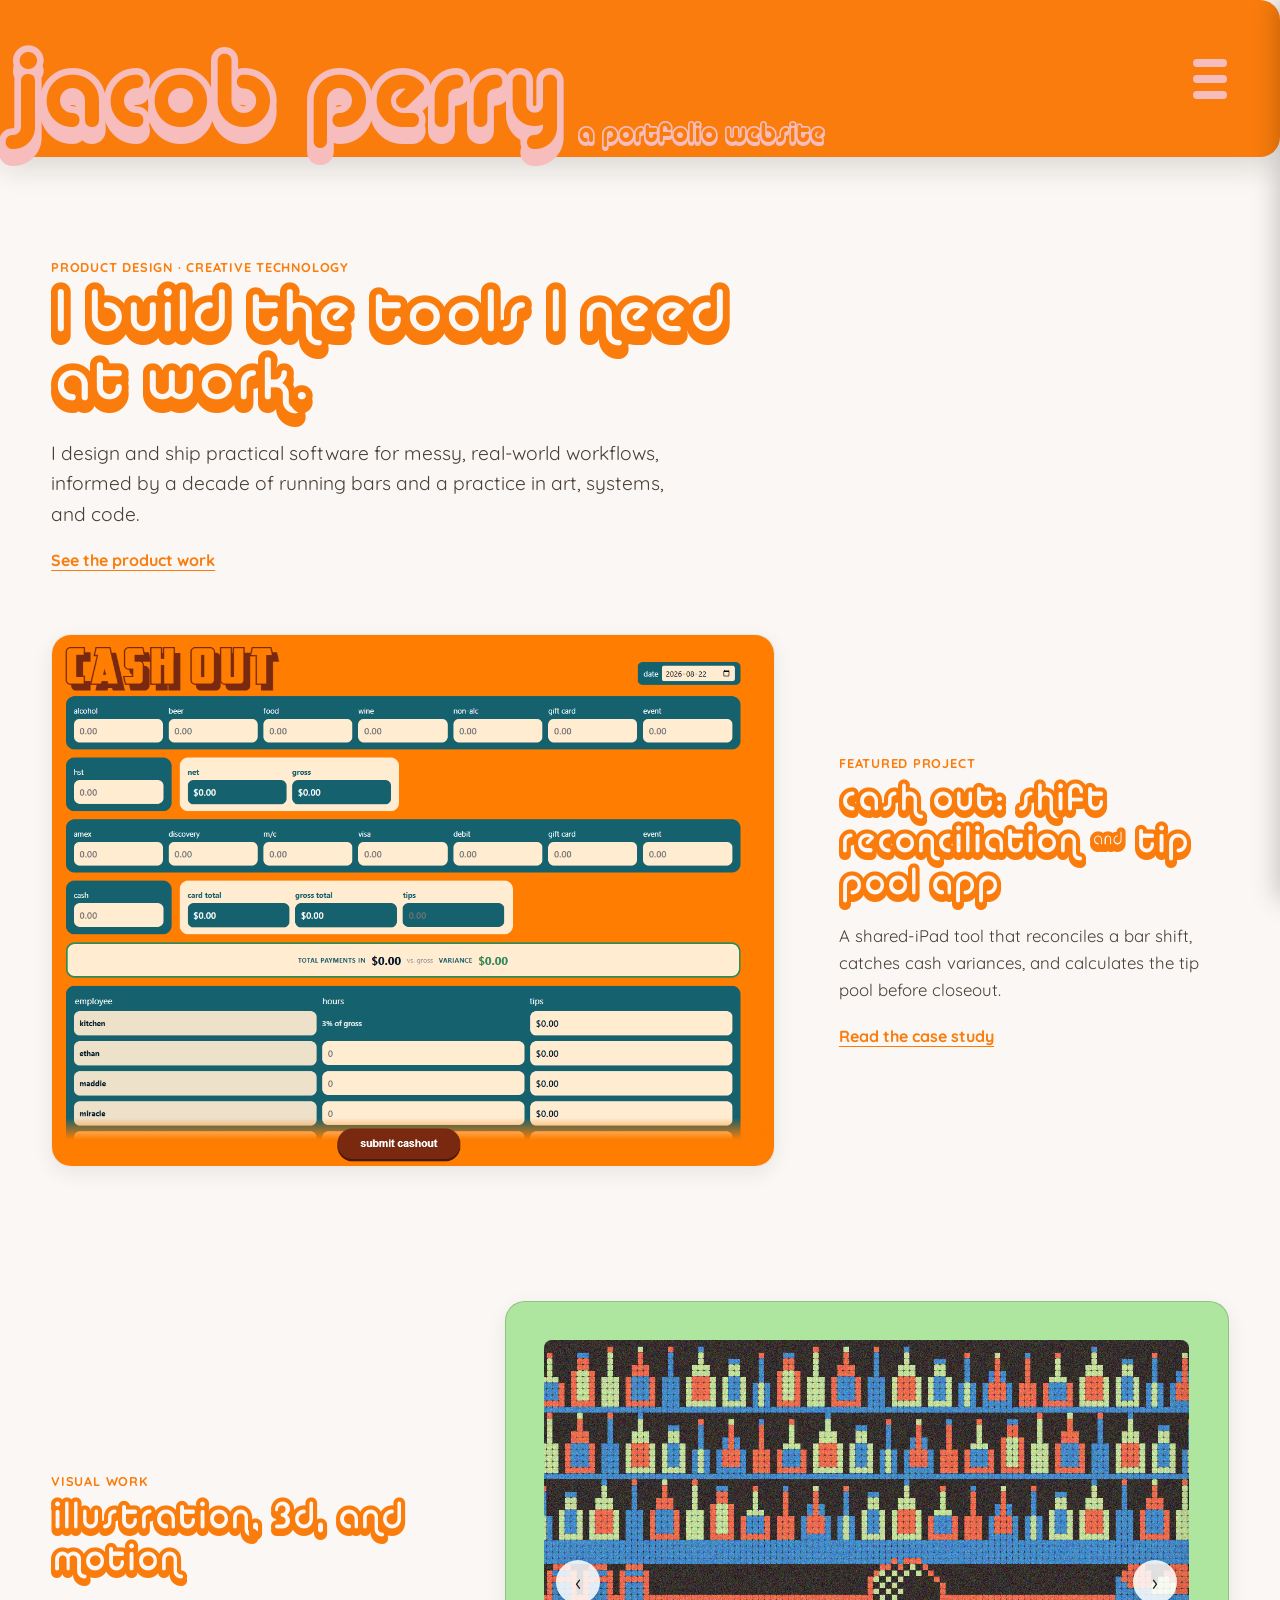
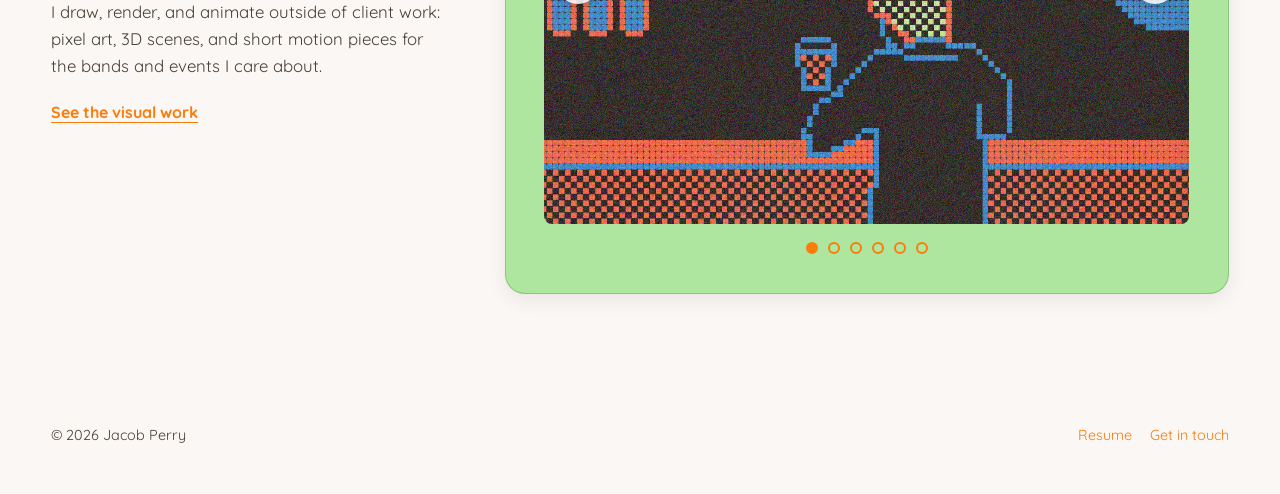
==== commit a6da1067: "updates" ====
--- a/index.html
+++ b/index.html
@@ -92,8 +92,17 @@
       </div>
     </section>
 
-    <section class="hero" aria-label="Featured work">
-      <h2 class="hero-title">Visual work</h2>
+    <section class="featured-project reverse" aria-label="Visual work">
+      <div class="featured-project-copy">
+        <p class="featured-project-label">Visual work</p>
+        <h2>illustration, 3d, and motion</h2>
+        <p>
+          I draw, render, and animate outside of client work: pixel art,
+          3D scenes, and short motion pieces for the bands and events I
+          care about.
+        </p>
+        <a href="images.html">See the visual work</a>
+      </div>
       <div class="hero-card">
         <div
           class="slider"
@@ -103,22 +112,40 @@
           aria-label="Featured work slideshow"
         >
           <div class="slider-track" id="sliderTrack">
-            <div class="slide" role="group" aria-roledescription="slide" aria-label="1 of 3">
+            <div class="slide" role="group" aria-roledescription="slide" aria-label="1 of 6">
               <img
                 src="assets/images/pixel-bar.jpg"
                 alt="Pixel-art illustration of a bartender working behind a bar"
               />
             </div>
-            <div class="slide" role="group" aria-roledescription="slide" aria-label="2 of 3">
+            <div class="slide" role="group" aria-roledescription="slide" aria-label="2 of 6">
               <img
                 src="assets/images/many-bottles.png"
                 alt="Pixel-art illustration of shelves lined with bottles"
               />
             </div>
-            <div class="slide" role="group" aria-roledescription="slide" aria-label="3 of 3">
+            <div class="slide" role="group" aria-roledescription="slide" aria-label="3 of 6">
               <img
                 src="assets/images/coffee-shop.png"
                 alt="Pixel-art illustration of a coffee shop interior"
+              />
+            </div>
+            <div class="slide" role="group" aria-roledescription="slide" aria-label="4 of 6">
+              <img
+                src="assets/images/posters/VHS-Swap-02.jpg"
+                alt="Hand-drawn event poster for the Farside VHS Swap, showing an illustrated red VHS tape on a teal-to-orange gradient background"
+              />
+            </div>
+            <div class="slide" role="group" aria-roledescription="slide" aria-label="5 of 6">
+              <img
+                src="assets/images/tired-and-emotional-portraits/tired-and-emotional-self-portrait-02.jpg"
+                alt="Halftone duotone portrait in sage green and coral, overlaid with bold 'tired and emotional' type"
+              />
+            </div>
+            <div class="slide" role="group" aria-roledescription="slide" aria-label="6 of 6">
+              <img
+                src="assets/images/tired-and-emotional-portraits/tired-and-emotional-self-portrait-05.jpg"
+                alt="Duotone portrait in teal and warm tan, overlaid with a retro rounded 'tired and emotional' logotype"
               />
             </div>
           </div>
--- a/css/style.css
+++ b/css/style.css
@@ -356,6 +356,14 @@
   align-items: center;
 }
 
+/* Used for the homepage's "Visual work" block so it carries the same
+   weight as the featured product case study — same card size, same
+   type scale, same spacing. Reversed column order (copy first, image
+   second) so the two blocks read as a pair, not a repeat. */
+.featured-project.reverse {
+  grid-template-columns: minmax(260px, 0.7fr) minmax(0, 1.3fr);
+}
+
 .featured-project-image {
   display: block;
   overflow: hidden;
@@ -405,20 +413,6 @@
   line-height: 1.6;
 }
 
-.hero {
-  padding: var(--section-gap) var(--content-pad) 100px;
-  max-width: var(--content-max);
-  margin: 0 auto;
-}
-
-.hero-title {
-  margin: 0 0 18px;
-  color: var(--color-orange);
-  font-family: var(--font-display);
-  font-size: clamp(1.6rem, 3.2vw, 2.4rem);
-  text-transform: lowercase;
-}
-
 .hero-card {
   position: relative;
   background: var(--color-green);
@@ -434,7 +428,6 @@
   position: relative;
   width: 100%;
   aspect-ratio: 4 / 3;
-  max-height: 440px;
   border-radius: 8px;
   overflow: hidden;
 }
@@ -576,7 +569,6 @@
 .gallery-card-image img {
   width: 100%;
   height: auto;
-  max-height: 720px;
   aspect-ratio: 4 / 3;
   object-fit: cover;
   box-shadow: var(--shadow-slide);
@@ -588,6 +580,25 @@
   width: 100%;
   height: auto;
   max-height: 720px;
+  box-shadow: var(--shadow-slide);
+  border-radius: 4px;
+  display: block;
+}
+
+/* A gallery entry that's a small series (e.g. a pair of portraits) rather
+   than a single image — same visual language as .gallery-card-image, laid
+   out as a responsive grid instead of one frame. */
+.gallery-card-images {
+  display: grid;
+  grid-template-columns: repeat(auto-fit, minmax(220px, 1fr));
+  gap: 16px;
+}
+
+.gallery-card-images img {
+  width: 100%;
+  height: auto;
+  aspect-ratio: 3 / 2; /* matches the source photos — 4/3 here would crop their sides */
+  object-fit: cover;
   box-shadow: var(--shadow-slide);
   border-radius: 4px;
   display: block;
@@ -1186,9 +1197,6 @@
     flex-wrap: wrap;
     padding: 20px clamp(16px, 3vw, 40px);
   }
-  .hero {
-    padding-top: 40px;
-  }
 }
 
 @media (max-width: 560px) {
@@ -1200,7 +1208,8 @@
 }
 
 @media (max-width: 700px) {
-  .featured-project {
+  .featured-project,
+  .featured-project.reverse {
     grid-template-columns: 1fr;
   }
 
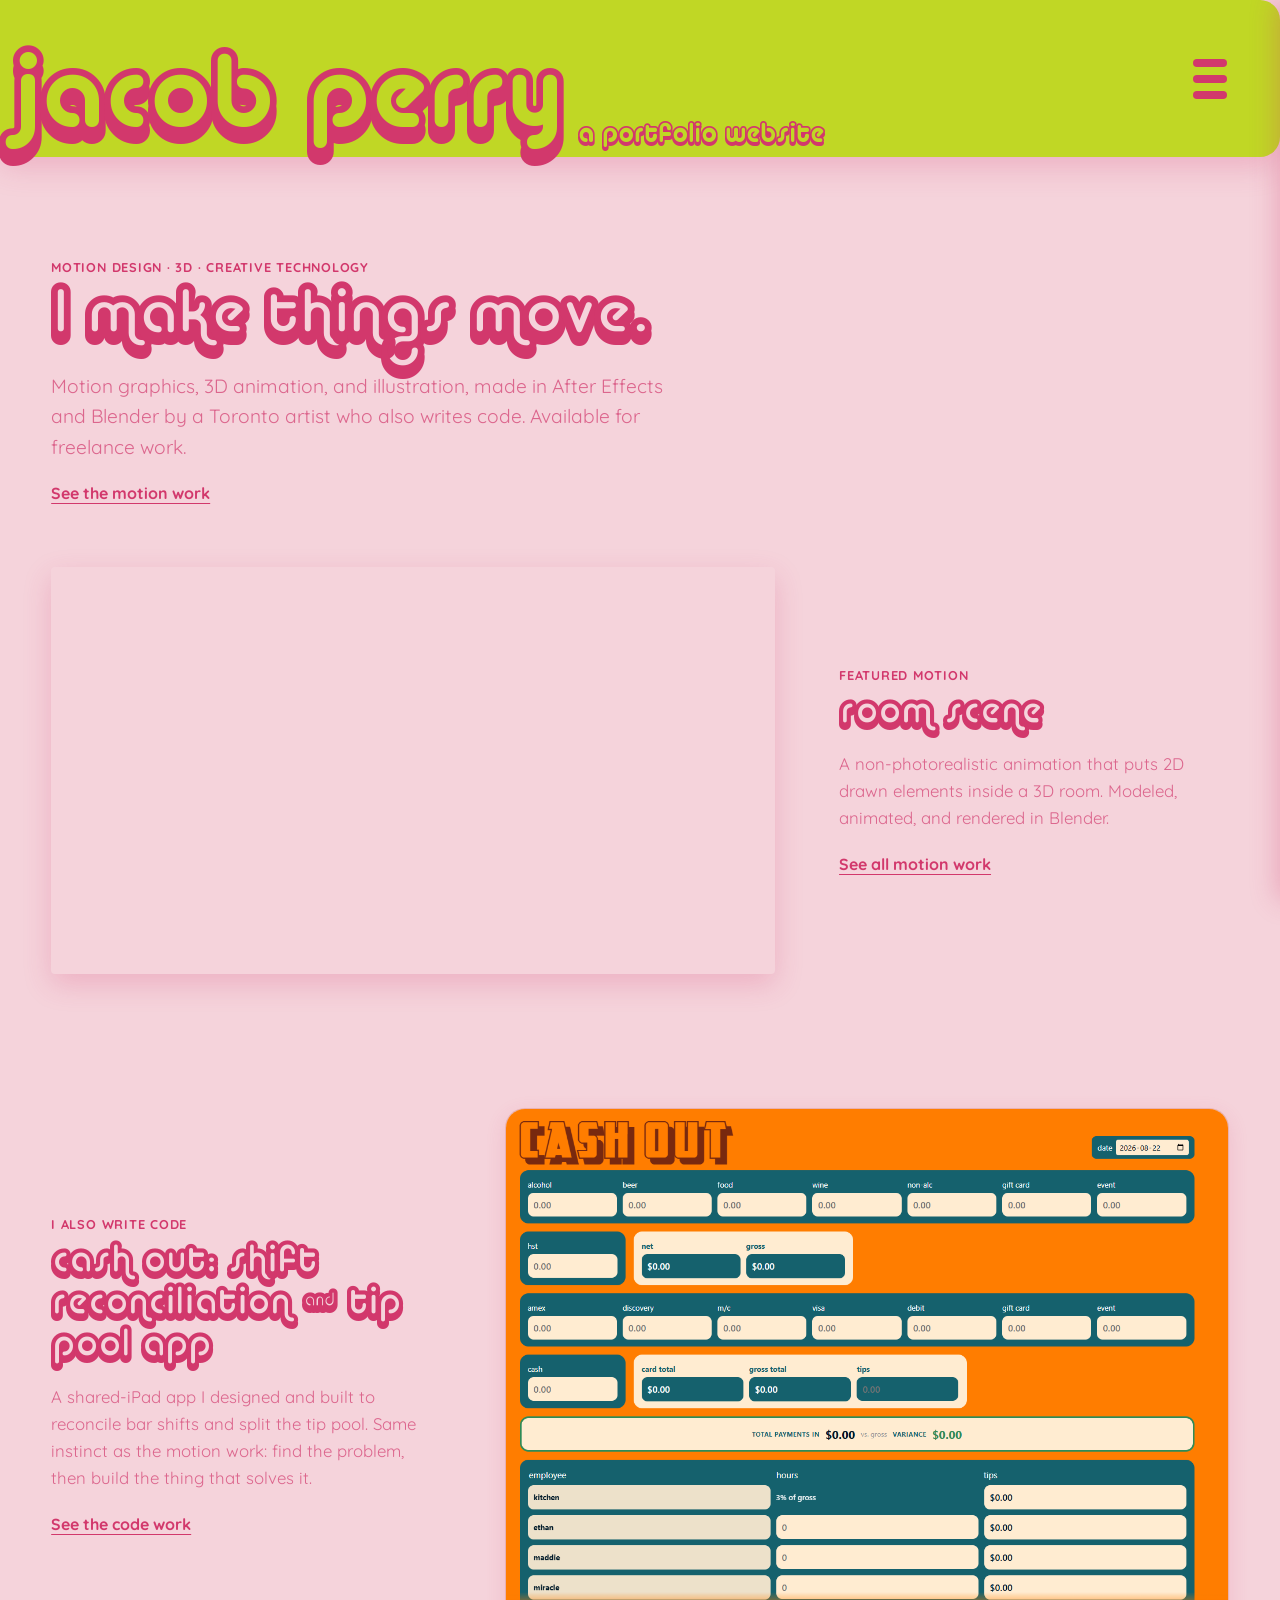
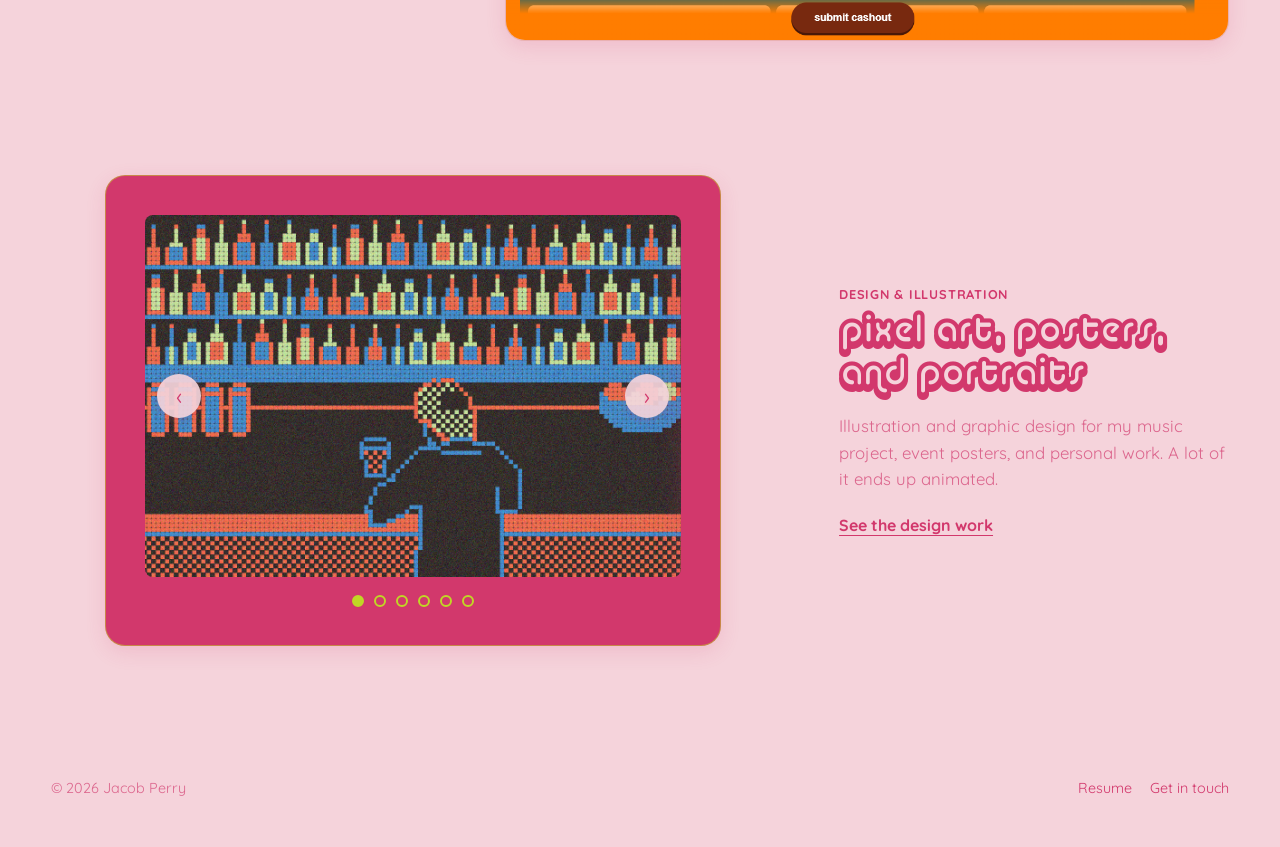
==== commit 86467252: "reorganziation and updates" ====
--- a/index.html
+++ b/index.html
@@ -4,7 +4,7 @@
   <meta charset="UTF-8" />
   <meta name="viewport" content="width=device-width, initial-scale=1.0" />
   <title>Jacob Perry — Portfolio</title>
-  <meta name="description" content="Jacob Perry — product designer and creative technologist building practical tools from real-world problems." />
+  <meta name="description" content="Jacob Perry — Toronto motion designer and 3D animator. Motion graphics, Blender animation, illustration, and creative code." />
 
   <link rel="icon" href="/favicon.ico" sizes="any" />
   <link rel="icon" type="image/png" sizes="32x32" href="/assets/icons/favicon-32.png" />
@@ -14,13 +14,13 @@
   <meta property="og:type" content="website" />
   <meta property="og:url" content="https://jacobperry.net/" />
   <meta property="og:title" content="Jacob Perry — Portfolio" />
-  <meta property="og:description" content="Jacob Perry — product designer and creative technologist building practical tools from real-world problems." />
+  <meta property="og:description" content="Jacob Perry — Toronto motion designer and 3D animator. Motion graphics, Blender animation, illustration, and creative code." />
   <meta property="og:image" content="https://jacobperry.net/assets/icons/og-image.png" />
   <meta property="og:image:width" content="1200" />
   <meta property="og:image:height" content="630" />
   <meta name="twitter:card" content="summary_large_image" />
   <meta name="twitter:title" content="Jacob Perry — Portfolio" />
-  <meta name="twitter:description" content="Jacob Perry — product designer and creative technologist building practical tools from real-world problems." />
+  <meta name="twitter:description" content="Jacob Perry — Toronto motion designer and 3D animator. Motion graphics, Blender animation, illustration, and creative code." />
   <meta name="twitter:image" content="https://jacobperry.net/assets/icons/og-image.png" />
 
   <link rel="preconnect" href="https://fonts.googleapis.com" />
@@ -54,55 +54,62 @@
 
   <nav class="site-nav" id="siteNav" aria-label="Primary">
     <ul>
-      <li><a href="projects.html">projects</a></li>
-      <li><a href="images.html">images</a></li>
-      <li><a href="videos.html">videos</a></li>
+      <li><a href="videos.html">motion</a></li>
+      <li><a href="images.html">design</a></li>
+      <li><a href="projects.html">code</a></li>
       <li><a href="about.html">about</a></li>
-      <li><a href="contact.html">contact</a></li>
     </ul>
   </nav>
 
   <main>
     <section class="home-intro">
-      <p class="home-intro-kicker">product design · creative technology</p>
-      <h1>I build the tools I need at work.</h1>
+      <p class="home-intro-kicker">motion design · 3d · creative technology</p>
+      <h1>I make things move.</h1>
       <p>
-        I design and ship practical software for messy, real-world workflows,
-        informed by a decade of running bars and a practice in art, systems,
-        and code.
+        Motion graphics, 3D animation, and illustration, made in After
+        Effects and Blender by a Toronto artist who also writes code.
+        Available for freelance work.
       </p>
-      <a class="home-intro-link" href="projects.html">See the product work</a>
+      <a class="home-intro-link" href="videos.html">See the motion work</a>
     </section>
 
-    <section class="featured-project" aria-label="Featured project">
+    <section class="featured-project" aria-label="Featured motion work">
+      <!-- Swap this for a 30–45s showreel once it's cut: replace both
+           instances of the video ID (src and playlist) with the reel's ID. -->
+      <div class="video-embed">
+        <iframe src="https://www.youtube.com/embed/UqyZwCrOyc4?autoplay=1&amp;mute=1&amp;loop=1&amp;playlist=UqyZwCrOyc4&amp;playsinline=1&amp;rel=0" title="room scene — 2D/3D hybrid animation" frameborder="0" allow="accelerometer; autoplay; clipboard-write; encrypted-media; gyroscope; picture-in-picture; web-share" allowfullscreen></iframe>
+      </div>
+      <div class="featured-project-copy">
+        <p class="featured-project-label">Featured motion</p>
+        <h2>room scene</h2>
+        <p>
+          A non-photorealistic animation that puts 2D drawn elements
+          inside a 3D room. Modeled, animated, and rendered in Blender.
+        </p>
+        <a href="videos.html">See all motion work</a>
+      </div>
+    </section>
+
+    <section class="featured-project reverse" aria-label="Code work">
+      <div class="featured-project-copy">
+        <p class="featured-project-label">I also write code</p>
+        <h2>cash out: shift reconciliation &amp; tip pool app</h2>
+        <p>
+          A shared-iPad app I designed and built to reconcile bar shifts
+          and split the tip pool. Same instinct as the motion work: find
+          the problem, then build the thing that solves it.
+        </p>
+        <a href="projects.html">See the code work</a>
+      </div>
       <a class="featured-project-image" href="projects.html" aria-label="Read the case study: cash out, shift reconciliation and tip pool app">
         <img
           src="assets/images/cashout-app/Screenshot 2026-08-22 191632.png"
           alt="Cash Out form showing a dated shift with sales, payment, and employee fields"
         />
       </a>
-      <div class="featured-project-copy">
-        <p class="featured-project-label">Featured project</p>
-        <h2>cash out: shift reconciliation &amp; tip pool app</h2>
-        <p>
-          A shared-iPad tool that reconciles a bar shift, catches cash
-          variances, and calculates the tip pool before closeout.
-        </p>
-        <a href="projects.html">Read the case study</a>
-      </div>
     </section>
 
-    <section class="featured-project reverse" aria-label="Visual work">
-      <div class="featured-project-copy">
-        <p class="featured-project-label">Visual work</p>
-        <h2>illustration, 3d, and motion</h2>
-        <p>
-          I draw, render, and animate outside of client work: pixel art,
-          3D scenes, and short motion pieces for the bands and events I
-          care about.
-        </p>
-        <a href="images.html">See the visual work</a>
-      </div>
+    <section class="featured-project" aria-label="Design and illustration">
       <div class="hero-card">
         <div
           class="slider"
@@ -158,6 +165,15 @@
 
         <div class="slider-dots" id="sliderDots"></div>
       </div>
+      <div class="featured-project-copy">
+        <p class="featured-project-label">Design &amp; illustration</p>
+        <h2>pixel art, posters, and portraits</h2>
+        <p>
+          Illustration and graphic design for my music project, event
+          posters, and personal work. A lot of it ends up animated.
+        </p>
+        <a href="images.html">See the design work</a>
+      </div>
     </section>
   </main>
 
--- a/css/style.css
+++ b/css/style.css
@@ -14,34 +14,56 @@
 }
 
 :root {
-  /* Color — orange + pink + green are all back, the original three from the
-     Figma file. They now each do a specific job instead of green being a
-     flat fill on every card: orange is the primary accent (headings, links,
-     CTAs), pink is the header/nav accent plus a soft callout tint, and green
-     marks the "visual work" side of the site (the homepage carousel, the
-     images/videos galleries) and doubles as the success color on the
-     contact form — distinct from the white/paper surfaces used for the
-     product case studies. */
-  --color-orange: #fa7c0c;
-  --color-pink: #f7bcbc;
-  --color-green: #aee69f;
-  --color-ink: #201a14;
-  --color-ink-soft: #4a3f36;
-
-  --color-paper: #faf7f4;   /* page background — warm, gallery-wall white */
-  --color-surface: #ffffff; /* card background — product/professional pages */
-  --color-tint: #fdeeee;    /* soft pink wash — callouts, pills */
-  --color-tint-green: #e3f2da; /* soft green wash — success state */
-  --color-border: rgba(32, 26, 20, 0.1);
-  --color-border-green: rgba(60, 110, 40, 0.28);
+  /* Color — exactly three colors, no neutrals: chartreuse, magenta, and
+     pink. No black, no white, no gray anywhere in this file.
+
+     Because none of the three works as both a bold fill AND legible text
+     (chartreuse is too light for text, and text needs a background it can
+     actually be read against), the three play fixed, non-interchangeable
+     roles instead of one flat swap-in for "orange"/"green"/"pink":
+
+       chartreuse — bold fields: the header bar, buttons, active states,
+                    borders/underlines. Never used as small text.
+       magenta    — the only text color in the system ("ink"). Reads
+                    acceptably against pink and chartreuse alike, which
+                    nothing else here does.
+       pink       — the soft field: page background, card surfaces, and
+                    the one thing that reads on top of a magenta fill
+                    (card titles/meta inside the magenta gallery cards).
+
+     --color-orange/--color-pink/--color-green are kept as aliases so the
+     hundreds of existing var() references below don't all need renaming —
+     see the comments on each for which swatch it now points to. */
+  --swatch-chartreuse: #c0d725;
+  --swatch-magenta: #d2386c;
+  --swatch-pink: #f5d3db;
+
+  --color-orange: var(--swatch-chartreuse); /* bold fields: header, buttons, active states */
+  --color-pink: var(--swatch-pink);          /* soft field: page bg, surfaces, tints */
+  --color-green: var(--swatch-magenta);      /* bold field #2: gallery/hero cards */
+  --color-ink: var(--swatch-magenta);        /* text, on pink/chartreuse fields */
+  --color-ink-soft: rgba(210, 56, 108, 0.7); /* muted text, same contexts */
+
+  /* Text color for the few spots that sit ON a magenta card (gallery-card
+     title/meta) — magenta-on-magenta would be invisible, so those use pink
+     instead. See the overrides scoped under .gallery-card below. */
+  --color-ink-on-dark: var(--swatch-pink);
+  --color-ink-on-dark-soft: rgba(245, 211, 219, 0.75);
+
+  --color-paper: var(--swatch-pink);   /* page background */
+  --color-surface: color-mix(in srgb, var(--swatch-chartreuse) 12%, var(--swatch-pink) 88%); /* product-card bg, distinct from page bg */
+  --color-tint: color-mix(in srgb, var(--swatch-magenta) 12%, var(--swatch-pink) 88%);        /* soft wash — callouts, pills */
+  --color-tint-green: color-mix(in srgb, var(--swatch-chartreuse) 26%, var(--swatch-pink) 74%); /* success-state wash */
+  --color-border: rgba(210, 56, 108, 0.22);
+  --color-border-green: rgba(192, 215, 37, 0.5);
 
   /* kept for anything still reading --color-white (form fields, footer text) */
-  --color-white: var(--color-paper);
-
-  /* Shadow — soft, diffuse elevation instead of the old hard-offset drop shadow */
-  --shadow-header: 0 10px 30px rgba(32, 26, 20, 0.14);
-  --shadow-card: 0 6px 20px rgba(32, 26, 20, 0.08);
-  --shadow-slide: 0 10px 28px rgba(32, 26, 20, 0.14);
+  --color-white: var(--color-surface);
+
+  /* Shadow — same soft diffuse elevation, recolored from ink-black to magenta */
+  --shadow-header: 0 10px 30px rgba(210, 56, 108, 0.22);
+  --shadow-card: 0 6px 20px rgba(210, 56, 108, 0.14);
+  --shadow-slide: 0 10px 28px rgba(210, 56, 108, 0.22);
 
   /* Radius */
   --radius-card: 20px;
@@ -158,7 +180,7 @@
   font-family: var(--font-display);
   text-transform: lowercase;
   font-size: clamp(2.6rem, 8vw, 6.6rem);
-  color: var(--color-pink);
+  color: var(--color-ink); /* sits on the chartreuse header bar */
   margin: 0 0 0 -35px;
   letter-spacing: 0.01em;
   transform: translateY(clamp(10px, 1.8vw, 24px));
@@ -168,7 +190,7 @@
   font-family: var(--font-display);
   text-transform: lowercase;
   font-size: clamp(1rem, 2vw, 1.6rem);
-  color: var(--color-pink);
+  color: var(--color-ink); /* sits on the chartreuse header bar */
   margin: 0;
   transform: translateY(clamp(24px, 3vw, 40px));
 }
@@ -194,13 +216,13 @@
 
 .menu-toggle:hover,
 .menu-toggle:focus-visible {
-  background: rgba(255, 255, 255, 0.15);
+  background: rgba(210, 56, 108, 0.15);
 }
 
 .menu-toggle .bar {
   width: 34px;
   height: 8px;
-  background: var(--color-pink);
+  background: var(--color-ink); /* sits on the chartreuse header bar */
   border-radius: 30px;
   transition: transform 0.28s ease, opacity 0.2s ease;
 }
@@ -222,7 +244,7 @@
 .nav-overlay {
   position: fixed;
   inset: 0;
-  background: rgba(32, 26, 20, 0.35);
+  background: rgba(210, 56, 108, 0.4);
   opacity: 0;
   pointer-events: none;
   transition: opacity 0.25s ease;
@@ -241,7 +263,7 @@
   height: 100%;
   width: min(360px, 86vw);
   background: var(--color-surface);
-  box-shadow: -4px 0 24px rgba(0, 0, 0, 0.2);
+  box-shadow: -4px 0 24px rgba(210, 56, 108, 0.28);
   transform: translateX(100%);
   transition: transform 400ms var(--ease-drawer);
   z-index: 110;
@@ -266,8 +288,9 @@
   font-family: var(--font-display);
   text-transform: lowercase;
   font-size: 2rem;
-  color: var(--color-orange);
+  color: var(--color-ink);
   text-decoration: none;
+  text-underline-offset: 6px;
   opacity: 0;
   transform: translateY(8px);
   transition: opacity 250ms var(--ease-out), transform 250ms var(--ease-out), color 150ms ease;
@@ -290,7 +313,11 @@
 .site-nav a:hover,
 .site-nav a:focus-visible,
 .site-nav a[aria-current="page"] {
-  color: var(--color-pink);
+  /* Same ink color (nothing else reads on this surface) — underline
+     carries the state change instead of a color swap. */
+  text-decoration: underline;
+  text-decoration-color: var(--color-orange);
+  text-decoration-thickness: 3px;
 }
 
 /* ==========================================================================
@@ -306,7 +333,7 @@
 .home-intro-kicker,
 .featured-project-label {
   margin: 0 0 10px;
-  color: var(--color-orange);
+  color: var(--color-ink);
   font-family: var(--font-body);
   font-size: 0.8rem;
   font-weight: 700;
@@ -317,7 +344,7 @@
 .home-intro h1 {
   max-width: 760px;
   margin: 0;
-  color: var(--color-orange);
+  color: var(--color-ink);
   font-family: var(--font-display);
   font-size: clamp(2rem, 5vw, 4.2rem);
   line-height: 1.05;
@@ -333,7 +360,7 @@
 
 .home-intro-link,
 .featured-project-copy a {
-  color: var(--color-orange);
+  color: var(--color-ink);
   font-weight: 700;
   text-underline-offset: 4px;
   transition: opacity 150ms ease;
@@ -386,7 +413,7 @@
 @media (hover: hover) and (pointer: fine) {
   .featured-project-image:hover {
     transform: translateY(-4px);
-    box-shadow: 0 16px 34px rgba(32, 26, 20, 0.16);
+    box-shadow: 0 16px 34px rgba(210, 56, 108, 0.22);
   }
 }
 
@@ -400,7 +427,7 @@
 
 .featured-project-copy h2 {
   margin: 0;
-  color: var(--color-orange);
+  color: var(--color-ink);
   font-family: var(--font-display);
   font-size: clamp(1.6rem, 3vw, 2.5rem);
   line-height: 1.1;
@@ -421,13 +448,17 @@
   box-shadow: var(--shadow-card);
   padding: clamp(16px, 3vw, 40px);
   overflow: hidden;
+  /* 15% smaller than its grid column, centered within it */
+  max-width: 85%;
+  margin-left: auto;
+  margin-right: auto;
 }
 
 /* Slider */
 .slider {
   position: relative;
   width: 100%;
-  aspect-ratio: 4 / 3;
+  aspect-ratio: 4 / 2.7;
   border-radius: 8px;
   overflow: hidden;
 }
@@ -435,7 +466,7 @@
 .slider-track {
   display: flex;
   height: 100%;
-  transition: transform 500ms var(--ease-in-out);
+  transition: transform 650ms var(--ease-in-out);
 }
 
 .slide {
@@ -470,14 +501,14 @@
   height: 44px;
   border-radius: 50%;
   border: none;
-  background: rgba(255, 255, 255, 0.85);
+  background: rgba(245, 211, 219, 0.92);
   color: var(--color-ink);
   font-size: 1.4rem;
   cursor: pointer;
   display: flex;
   align-items: center;
   justify-content: center;
-  box-shadow: 0 2px 8px rgba(0, 0, 0, 0.2);
+  box-shadow: 0 2px 8px rgba(210, 56, 108, 0.25);
   transition: transform 160ms var(--ease-out), background-color 150ms ease;
 }
 
@@ -532,6 +563,33 @@
   gap: 40px;
 }
 
+/* Topical subsections within a gallery page (e.g. Images split by project).
+   Each group is its own <section> with a heading; the .gallery grid inside
+   keeps its column/card rules, we just retune the vertical rhythm so
+   groups read as chapters rather than one long unbroken list. */
+.gallery-group-title {
+  max-width: var(--content-max);
+  margin: 0 auto;
+  padding: 48px var(--content-pad) 0;
+  font-family: var(--font-display);
+  text-transform: lowercase;
+  color: var(--color-ink);
+  font-size: clamp(1.6rem, 3.2vw, 2.1rem);
+}
+
+.gallery-group:first-child .gallery-group-title {
+  padding-top: 20px;
+}
+
+.gallery-group .gallery {
+  padding-top: 24px;
+  padding-bottom: 8px;
+}
+
+.gallery-group:last-child .gallery {
+  padding-bottom: 120px;
+}
+
 .gallery-card {
   background: var(--color-green);
   border: 1px solid var(--color-border-green);
@@ -542,6 +600,12 @@
   flex-direction: column;
   gap: 18px;
 
+  /* 15% smaller than the gallery grid's column, centered within it */
+  max-width: 85%;
+  margin-left: auto;
+  margin-right: auto;
+  width: 85%;
+
   /* Scroll-reveal: see .reveal-item below (shared with project/resume cards) */
   opacity: 0;
   transform: translateY(14px);
@@ -556,7 +620,7 @@
 .gallery-card-title {
   font-family: var(--font-display);
   text-transform: lowercase;
-  color: var(--color-orange);
+  color: var(--color-ink-on-dark); /* sits on the card's magenta fill */
   font-size: clamp(1.4rem, 3vw, 2rem);
   margin: 0;
 }
@@ -569,7 +633,7 @@
 .gallery-card-image img {
   width: 100%;
   height: auto;
-  aspect-ratio: 4 / 3;
+  aspect-ratio: 4 / 2.7;
   object-fit: cover;
   box-shadow: var(--shadow-slide);
   border-radius: 4px;
@@ -585,23 +649,31 @@
   display: block;
 }
 
-/* A gallery entry that's a small series (e.g. a pair of portraits) rather
-   than a single image — same visual language as .gallery-card-image, laid
-   out as a responsive grid instead of one frame. */
-.gallery-card-images {
-  display: grid;
-  grid-template-columns: repeat(auto-fit, minmax(220px, 1fr));
-  gap: 16px;
-}
-
-.gallery-card-images img {
-  width: 100%;
-  height: auto;
-  aspect-ratio: 3 / 2; /* matches the source photos — 4/3 here would crop their sides */
-  object-fit: cover;
-  box-shadow: var(--shadow-slide);
-  border-radius: 4px;
-  display: block;
+/* A single image that isn't landscape 4:3 — a poster, a portrait crop.
+   No aspect-ratio/object-fit fight (see .gallery-card-image img above):
+   let it size naturally and just cap its width so it doesn't tower. */
+.gallery-card-image.portrait img {
+  aspect-ratio: auto;
+  object-fit: contain;
+  max-width: 640px;
+  margin: 0 auto;
+}
+
+.gallery-card-image img,
+.gallery-card-image.portrait img {
+  cursor: zoom-in;
+}
+
+/* A gallery entry that's a small series (e.g. a set of event photos) —
+   shown as a carousel, reusing the homepage hero slider's visual language
+   (.slider/.slider-track/.slide/.slider-arrow/.slider-dots) with a 3:2
+   aspect ratio to match these photos instead of the hero's 4:3. */
+.gallery-card-carousel .slider {
+  aspect-ratio: 3 / 1.8;
+}
+
+.gallery-card-carousel .slide img {
+  cursor: zoom-in;
 }
 
 .video-embed {
@@ -644,7 +716,7 @@
 .gallery-card-meta dt {
   font-family: "Helvetica Neue", Helvetica, Arial, sans-serif;
   font-weight: 700;
-  color: var(--color-ink-soft);
+  color: var(--color-ink-on-dark-soft); /* sits on the card's magenta fill */
   min-width: 90px;
   flex-shrink: 0;
 }
@@ -652,7 +724,7 @@
 .gallery-card-meta dd {
   font-family: "Helvetica Neue", Helvetica, Arial, sans-serif;
   margin: 0;
-  color: var(--color-ink);
+  color: var(--color-ink-on-dark); /* sits on the card's magenta fill */
 }
 
 .gallery-card-desc {
@@ -661,6 +733,93 @@
 
 .gallery-card-desc dt {
   margin-bottom: 2px;
+}
+
+/* ==========================================================================
+   Lightbox — click any gallery image to view it full size
+   ========================================================================== */
+
+body.no-scroll {
+  overflow: hidden;
+}
+
+.lightbox {
+  position: fixed;
+  inset: 0;
+  z-index: 100;
+  display: flex;
+  align-items: center;
+  justify-content: center;
+  padding: 24px;
+  background: rgba(210, 56, 108, 0.92);
+  opacity: 0;
+  pointer-events: none;
+  transition: opacity 220ms var(--ease-out);
+}
+
+.lightbox.is-open {
+  opacity: 1;
+  pointer-events: auto;
+}
+
+.lightbox-image {
+  max-width: min(1100px, 92vw);
+  max-height: 88vh;
+  width: auto;
+  height: auto;
+  object-fit: contain;
+  border-radius: 8px;
+  box-shadow: var(--shadow-slide);
+  transform: scale(0.97);
+  transition: transform 220ms var(--ease-out);
+}
+
+.lightbox.is-open .lightbox-image {
+  transform: scale(1);
+}
+
+.lightbox-close {
+  position: absolute;
+  top: 20px;
+  right: 20px;
+  width: 44px;
+  height: 44px;
+  border-radius: 50%;
+  border: none;
+  background: rgba(245, 211, 219, 0.95);
+  color: var(--color-ink);
+  font-size: 1.6rem;
+  line-height: 1;
+  cursor: pointer;
+  display: flex;
+  align-items: center;
+  justify-content: center;
+  box-shadow: 0 2px 8px rgba(210, 56, 108, 0.3);
+  transition: transform 160ms var(--ease-out), background-color 150ms ease;
+}
+
+@media (hover: hover) and (pointer: fine) {
+  .lightbox-close:hover {
+    background: var(--color-surface);
+    transform: scale(1.08);
+  }
+}
+
+.lightbox-close:focus-visible {
+  background: var(--color-surface);
+  transform: scale(1.08);
+}
+
+.lightbox-close:active {
+  transform: scale(0.95);
+}
+
+@media (prefers-reduced-motion: reduce) {
+  .lightbox,
+  .lightbox-image,
+  .lightbox-close {
+    transition: none;
+  }
 }
 
 /* ==========================================================================
@@ -701,7 +860,7 @@
 .project-card-title {
   font-family: var(--font-display);
   text-transform: lowercase;
-  color: var(--color-orange);
+  color: var(--color-ink);
   font-size: clamp(1.6rem, 3.4vw, 2.4rem);
   margin: 0;
 }
@@ -740,7 +899,7 @@
 
 .project-card-summary {
   background: var(--color-tint);
-  border: 1px solid rgba(250, 124, 12, 0.3);
+  border: 1px solid rgba(192, 215, 37, 0.5);
   border-radius: var(--radius-control);
   padding: clamp(14px, 2.5vw, 24px);
   display: flex;
@@ -755,7 +914,7 @@
   font-size: 0.8rem;
   letter-spacing: 0.06em;
   text-transform: uppercase;
-  color: var(--color-orange);
+  color: var(--color-ink);
 }
 
 .project-card-summary p:not(.project-card-summary-label) {
@@ -774,7 +933,7 @@
 .project-section-title {
   font-family: var(--font-display);
   text-transform: lowercase;
-  color: var(--color-orange);
+  color: var(--color-ink);
   font-size: clamp(1.2rem, 2.4vw, 1.5rem);
   margin: 0;
 }
@@ -868,7 +1027,7 @@
 .resume-block h2 {
   font-family: var(--font-display);
   text-transform: lowercase;
-  color: var(--color-orange);
+  color: var(--color-ink);
   font-size: clamp(1.4rem, 3vw, 1.9rem);
   margin: 0 0 20px;
 }
@@ -885,7 +1044,7 @@
 .tag-list li {
   background: var(--color-tint);
   color: var(--color-ink);
-  border: 1px solid rgba(250, 124, 12, 0.25);
+  border: 1px solid rgba(192, 215, 37, 0.45);
   border-radius: 999px;
   padding: 8px 18px;
   font-size: 0.9rem;
@@ -925,7 +1084,7 @@
 .resume-card-header h3 {
   font-family: var(--font-display);
   text-transform: lowercase;
-  color: var(--color-orange);
+  color: var(--color-ink);
   font-size: 1.3rem;
   margin: 0;
 }
@@ -959,7 +1118,7 @@
 
 .skills-list dt {
   font-weight: 700;
-  color: var(--color-orange);
+  color: var(--color-ink);
   margin-bottom: 4px;
 }
 
@@ -982,7 +1141,7 @@
 .page-intro h1 {
   font-family: var(--font-display);
   text-transform: lowercase;
-  color: var(--color-orange);
+  color: var(--color-ink);
   font-size: clamp(2.2rem, 5vw, 3.6rem);
   margin: 0 0 0.3em;
 }
@@ -999,7 +1158,7 @@
   padding: 20px 24px;
   border-radius: var(--radius-control);
   background: var(--color-tint);
-  border: 2px dashed rgba(250, 124, 12, 0.4);
+  border: 2px dashed rgba(192, 215, 37, 0.6);
   font-size: 0.95rem;
   color: var(--color-ink-soft);
   max-width: 640px;
@@ -1070,7 +1229,7 @@
 
 .form-status-close:hover,
 .form-status-close:focus-visible {
-  background: rgba(32, 26, 20, 0.08);
+  background: rgba(210, 56, 108, 0.1);
 }
 
 .form-status-close:active {
@@ -1103,7 +1262,7 @@
 
 .form-field label {
   font-weight: 700;
-  color: var(--color-orange);
+  color: var(--color-ink);
   font-size: 0.95rem;
 }
 
@@ -1131,7 +1290,7 @@
   font-family: var(--font-display);
   text-transform: lowercase;
   font-size: 1.3rem;
-  color: var(--color-surface);
+  color: var(--color-ink); /* sits on the chartreuse button fill */
   background: var(--color-orange);
   border: none;
   border-radius: var(--radius-control);
@@ -1172,7 +1331,7 @@
 }
 
 .site-footer a {
-  color: var(--color-orange);
+  color: var(--color-ink);
   text-decoration: none;
 }
 
